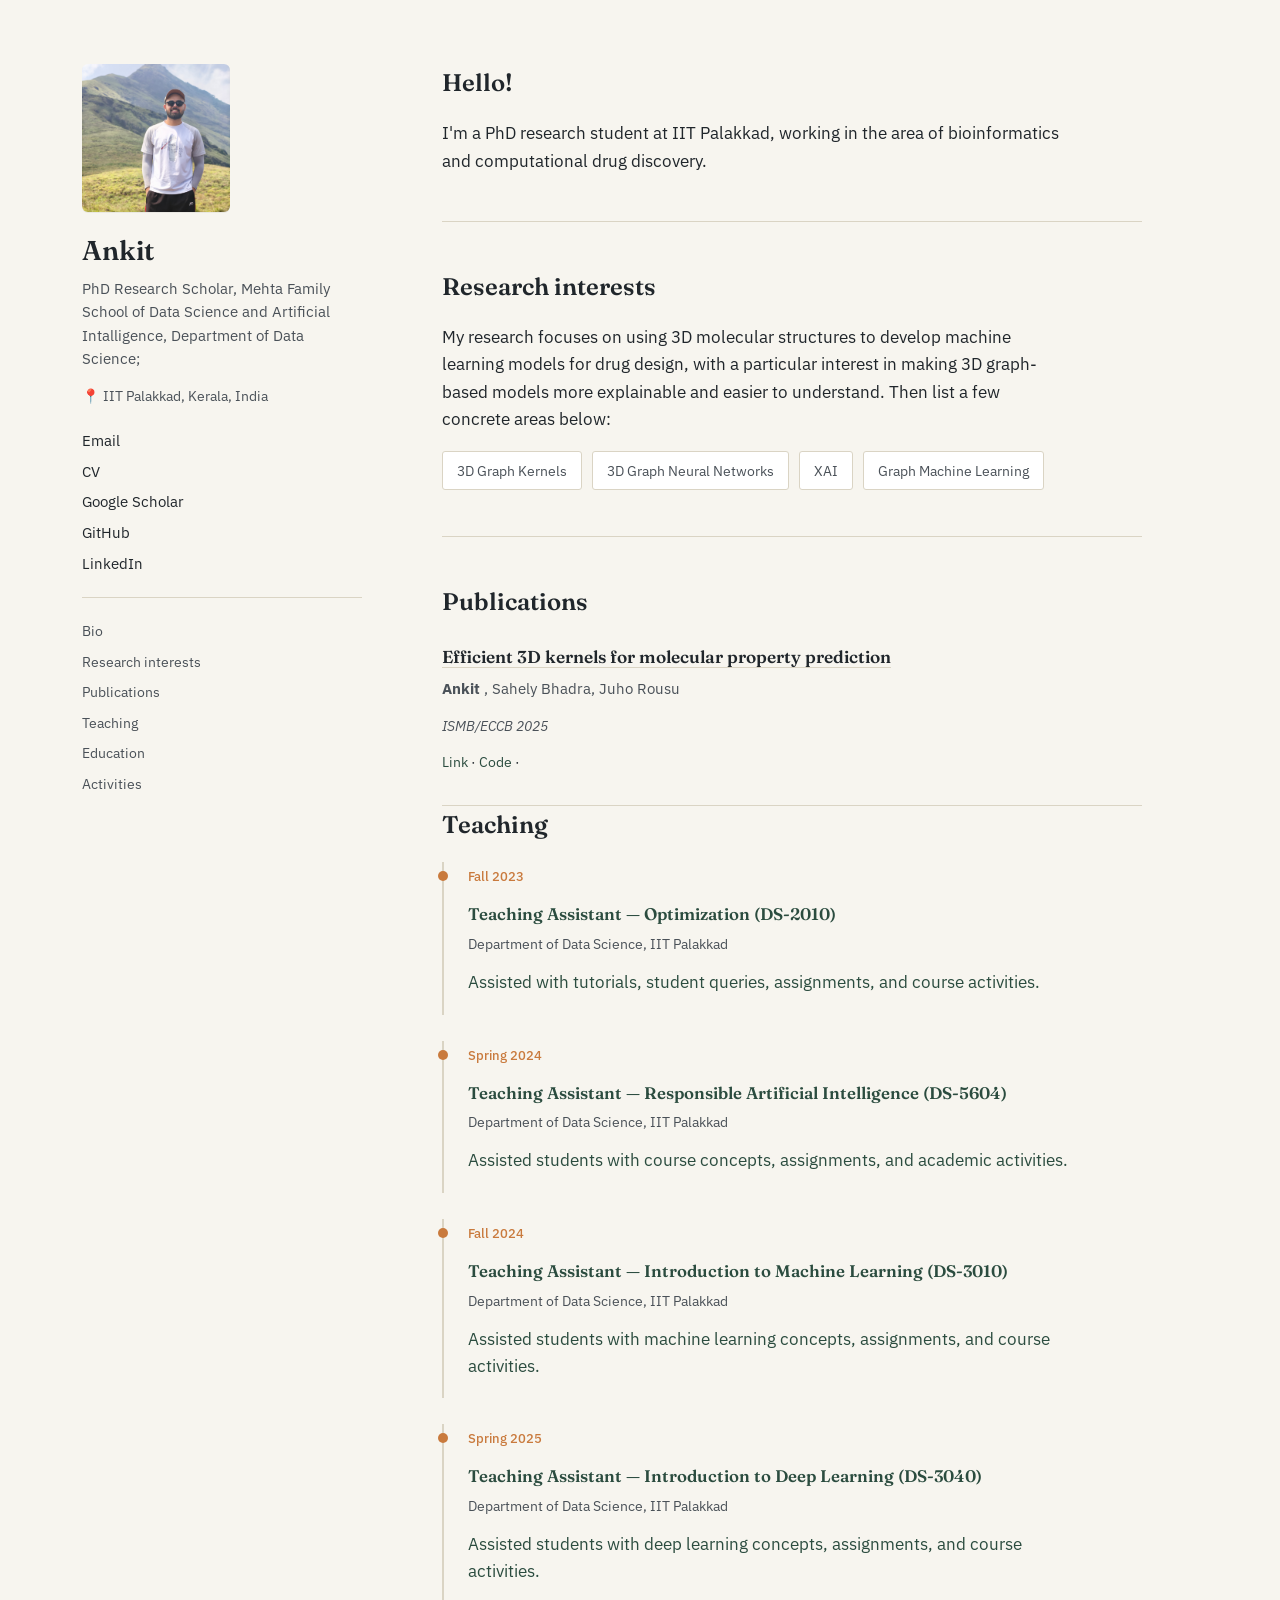
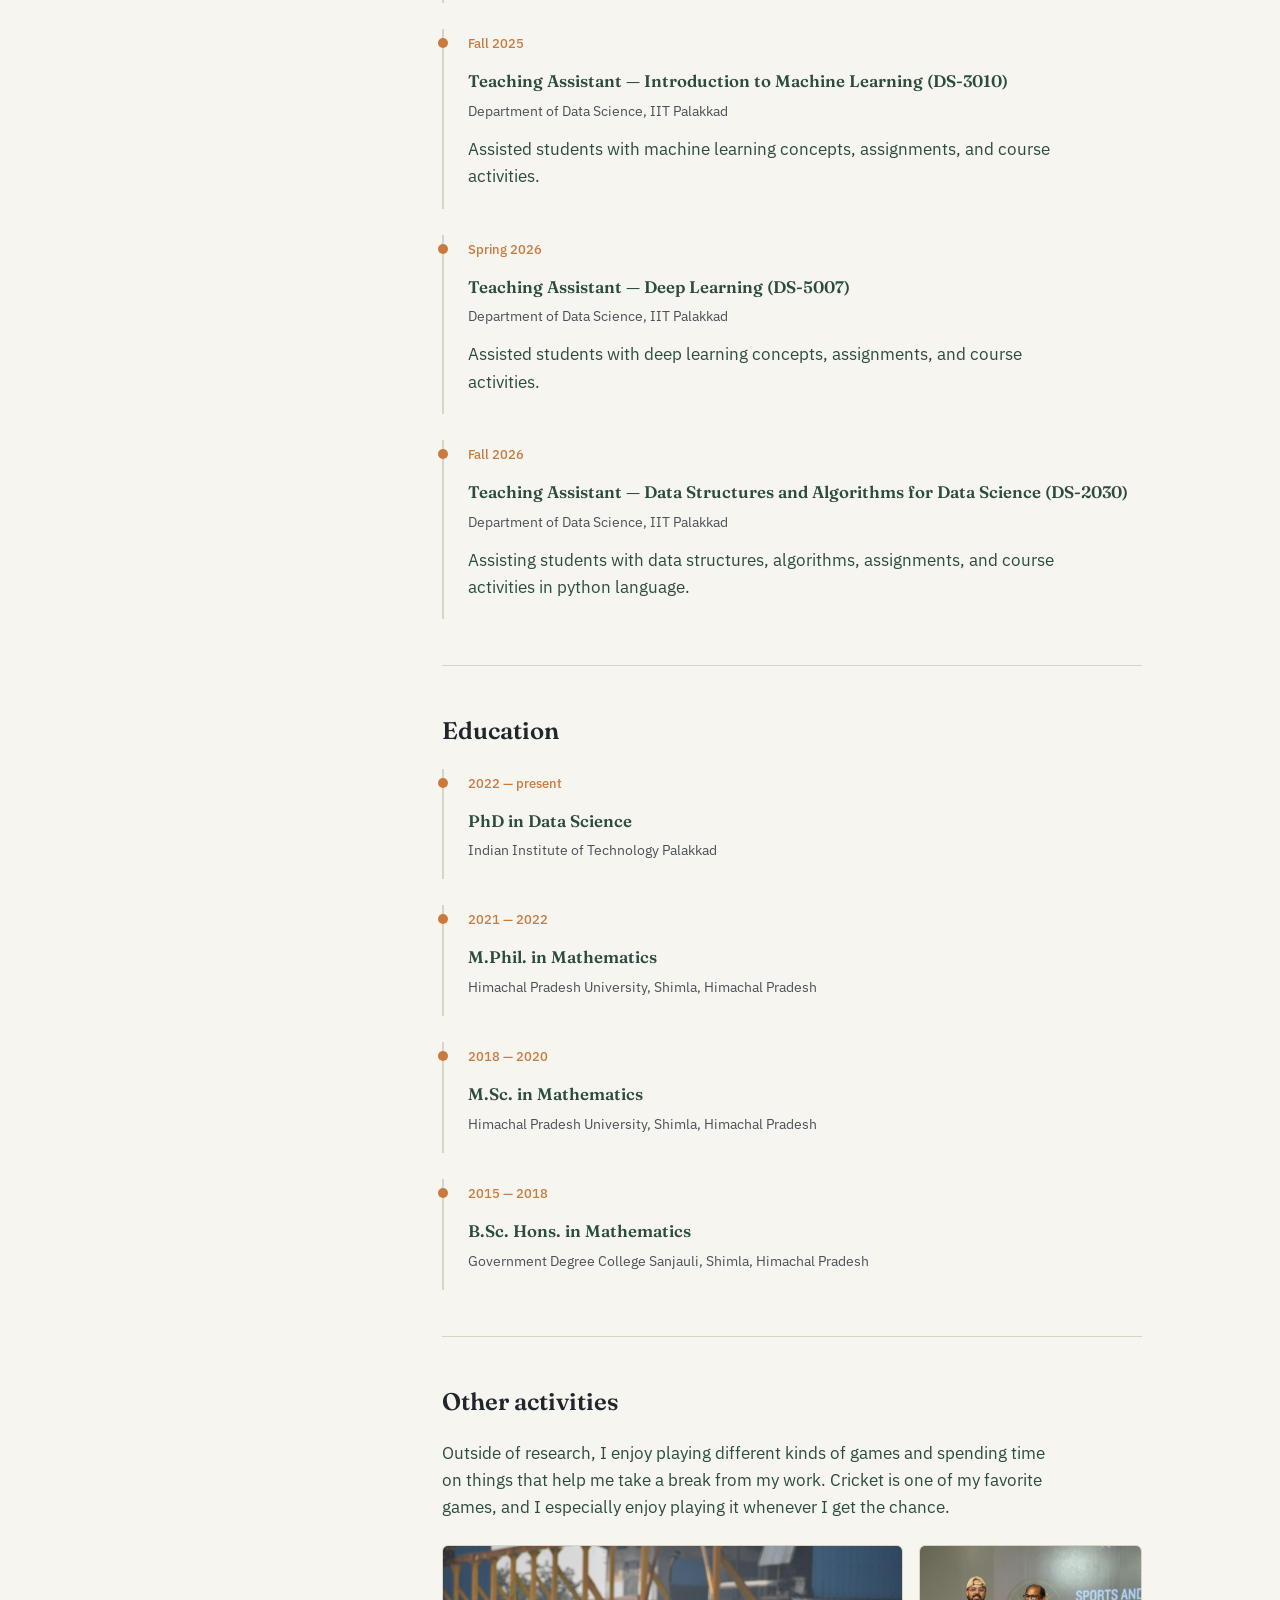
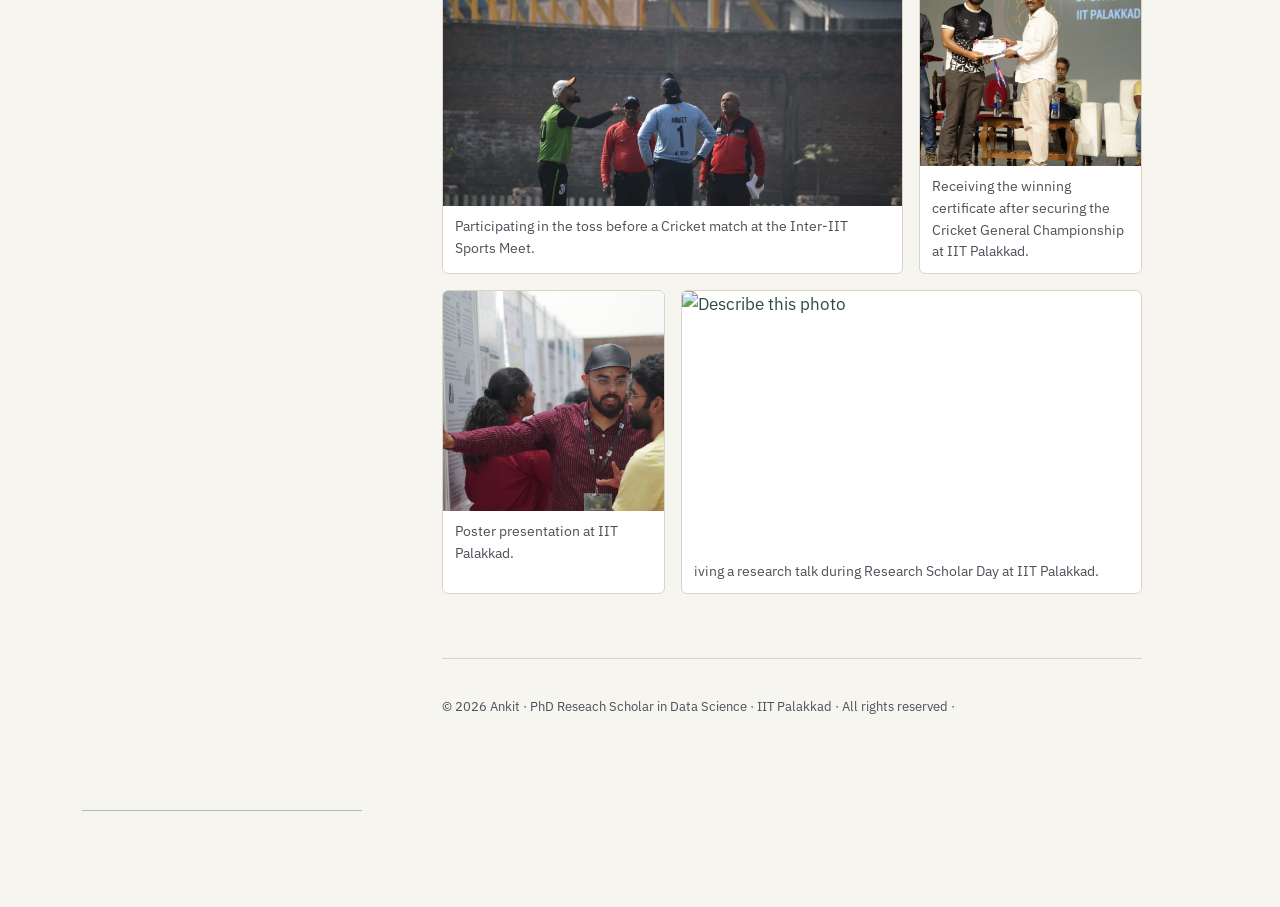
==== index.html @ 0f952719 "Update index.html" ====
<!DOCTYPE html>
<html lang="en">
<head>
<meta charset="UTF-8" />
<meta name="viewport" content="width=device-width, initial-scale=1.0" />
<title>Ankit — Personal Website</title>
<meta name="description" content="Personal academic website — bio, research interests, publications, teaching, and activities." />

<!-- Fonts -->
<link rel="preconnect" href="https://fonts.googleapis.com">
<link rel="preconnect" href="https://fonts.gstatic.com" crossorigin>
<link href="https://fonts.googleapis.com/css2?family=Fraunces:opsz,wght@9..144,400;9..144,500;9..144,600;9..144,700&family=IBM+Plex+Sans:wght@400;500;600&display=swap" rel="stylesheet">

<link rel="stylesheet" href="style.css" />
</head>
<body>

<div class="page">

  <!-- ===================== SIDEBAR ===================== -->
  <aside class="sidebar">
    <img class="portrait" src="Images/IMG20250414104531.jpg" alt="Portrait of Your Name" />
    <h1 class="name">Ankit</h1>
    <p class="role">PhD Research Scholar,  Mehta Family School of Data Science and Artificial Intalligence, Department of Data Science;</p>

    <p class="location">📍 IIT Palakkad, Kerala,  India</p>

    <nav class="links">
      <a href="142214001@smail.iitpkd.ac.in">Email</a>
      <a href="CV.pdf">CV</a>
      <a href="https://scholar.google.com/citations?user=SnmEbEMAAAAJ&hl=en/">Google Scholar</a>
      <a href="https://santaankit.github.io/Profile/">GitHub</a>
      <a href="https://www.linkedin.com/in/ankit-santa-909a9b238/">LinkedIn</a>
    </nav>

    <nav class="section-nav">
      <a href="#bio">Bio</a>
      <a href="#research">Research interests</a>
      <a href="#publications">Publications</a>
      <a href="#teaching">Teaching</a>
      <a href="#education">Education</a>
      <a href="#activities">Activities</a>
    </nav>
  </aside>

  <!-- ===================== MAIN CONTENT ===================== -->
  <main class="content">

    <!-- ---------- BIO ---------- -->
    <section id="bio" class="section">
    <h2>Hello!</h2>
    <p>
      I'm a PhD research student at IIT Palakkad, working in the area of bioinformatics and
      computational drug discovery. 
    </p>

    </section>

    <!-- ---------- RESEARCH INTERESTS ---------- -->
    <section id="research" class="section">
      <h2>Research interests</h2>
      <p>
        My research focuses on using 3D molecular structures to develop machine learning models for drug design, with a particular interest in making
      3D graph-based models more explainable and easier to understand. Then list a few concrete areas below:
      </p>
      <ul class="tag-list">
        <li>3D Graph Kernels</li>
        <li>3D Graph Neural Networks</li>
        <li>XAI</li>
        <li>Graph Machine Learning</li>
      </ul>
    </section>

    <!-- ---------- PUBLICATIONS ---------- -->
    <section id="publications" class="section">
      <h2>Publications</h2>

      <article class="pub">
        <h3 class="pub-title"><a href="#">Efficient 3D kernels for molecular property prediction</a></h3>
        <p class="pub-authors"><strong> Ankit </strong>, Sahely Bhadra, Juho Rousu</p>
        <p class="pub-venue">ISMB/ECCB 2025</p>
        <p class="pub-links">
          <a href="#">Link</a> · <a href="https://academic.oup.com/bioinformatics/article/41/Supplement_1/i58/8199352">Code</a> · <a href="https://github.com/SantaAnkit/Efficient-3D-kernels-for-molecular-property-prediction">
        </p>
      </article>
      
    </section>

    <!-- ---------- TEACHING ---------- -->
    <section id="teaching" class="section">
      <h2>Teaching</h2>
      <div class="timeline-item"> 
        <p class="timeline-meta">Fall 2023</p> 
        <h3 class="timeline-title">Teaching Assistant — Optimization (DS-2010)</h3> 
        <p class="timeline-org">Department of Data Science, IIT Palakkad</p> 
        <p>Assisted with tutorials, student queries, assignments, and course activities.</p> 
      </div> 
      
      <div class="timeline-item"> 
        <p class="timeline-meta">Spring 2024</p> 
        <h3 class="timeline-title">Teaching Assistant — Responsible Artificial Intelligence (DS-5604)</h3> 
        <p class="timeline-org">Department of Data Science, IIT Palakkad</p> 
        <p>Assisted students with course concepts, assignments, and academic activities.</p> 
      </div> 
      
      <div class="timeline-item"> 
        <p class="timeline-meta">Fall 2024</p> 
        <h3 class="timeline-title">Teaching Assistant — Introduction to Machine Learning (DS-3010)</h3> 
        <p class="timeline-org">Department of Data Science, IIT Palakkad</p> 
        <p>Assisted students with machine learning concepts, assignments, and course activities.</p> 
      </div> 
      
      <div class="timeline-item"> 
        <p class="timeline-meta">Spring 2025</p> 
        <h3 class="timeline-title">Teaching Assistant — Introduction to Deep Learning (DS-3040)</h3> 
        <p class="timeline-org">Department of Data Science, IIT Palakkad</p> 
        <p>Assisted students with deep learning concepts, assignments, and course activities.</p> 
      </div> 
      
      <div class="timeline-item"> 
        <p class="timeline-meta">Fall 2025</p> 
        <h3 class="timeline-title">Teaching Assistant — Introduction to Machine Learning (DS-3010)</h3> 
        <p class="timeline-org">Department of Data Science, IIT Palakkad</p> 
        <p>Assisted students with machine learning concepts, assignments, and course activities.</p> 
      </div> 
      
      <div class="timeline-item"> 
        <p class="timeline-meta">Spring 2026</p> 
        <h3 class="timeline-title">Teaching Assistant — Deep Learning (DS-5007)</h3> 
        <p class="timeline-org">Department of Data Science, IIT Palakkad</p> 
        <p>Assisted students with deep learning concepts, assignments, and course activities.</p> 
      </div> 
      
      <div class="timeline-item"> <p class="timeline-meta">Fall 2026</p> 
        <h3 class="timeline-title">Teaching Assistant — Data Structures and Algorithms for Data Science (DS-2030)</h3> 
        <p class="timeline-org">Department of Data Science, IIT Palakkad</p> 
        <p>Assisting students with data structures, algorithms, assignments, and course activities in python language.</p> 
      </div>

    </section>

    <!-- ---------- EDUCATION ---------- -->
    <section id="education" class="section">
      <h2>Education</h2>

      <div class="timeline-item">
        <p class="timeline-meta">2022 — present</p>
        <h3 class="timeline-title">PhD in Data Science</h3>
        <p class="timeline-org">Indian Institute of Technology Palakkad</p>
      </div>
      
      <div class="timeline-item">
        <p class="timeline-meta">2021 — 2022</p>
        <h3 class="timeline-title">M.Phil. in Mathematics</h3>
        <p class="timeline-org">Himachal Pradesh University, Shimla, Himachal Pradesh</p>
      </div>
      
      <div class="timeline-item">
        <p class="timeline-meta">2018 — 2020</p>
        <h3 class="timeline-title">M.Sc. in Mathematics</h3>
        <p class="timeline-org">Himachal Pradesh University, Shimla, Himachal Pradesh</p>
      </div>
      
      <div class="timeline-item">
        <p class="timeline-meta">2015 — 2018</p>
        <h3 class="timeline-title">B.Sc. Hons. in Mathematics</h3>
        <p class="timeline-org">Government Degree College Sanjauli, Shimla, Himachal Pradesh</p>
      </div>
    </section>

    <!-- ---------- OTHER ACTIVITIES (with photos) ---------- -->
    <section id="activities" class="section">
      <h2>Other activities</h2>
      <p>
      Outside of research, I enjoy playing different kinds of games and spending time on
      things that help me take a break from my work. Cricket is one of my favorite games,
      and I especially enjoy playing it whenever I get the chance.
      </p>

      <div class="gallery">
        <figure class="gallery-item span-2">
          <img src="Images/DSC_0105.jpg" alt="Describe this photo" />
          <figcaption>Participating in the toss before a Cricket match at the Inter-IIT Sports Meet.</figcaption>
        </figure>
        <figure class="gallery-item">
          <img src="Images/IMG_20260429_122300 (1).jpg" alt="Describe this photo" />
          <figcaption>Receiving the winning certificate after securing the Cricket General Championship at IIT Palakkad.</figcaption>
        </figure>
        <figure class="gallery-item">
          <img src="Images/IMG_0455.JPG" alt="Describe this photo" />
          <figcaption>Poster presentation at IIT Palakkad.</figcaption>
        </figure>
        <figure class="gallery-item span-2">
          <img src="Images/_SON8055.JPG.jpg" alt="Describe this photo" />
          <figcaption>iving a research talk during Research Scholar Day at IIT Palakkad.</figcaption>
        </figure>
      </div>
    </section>

    <footer class="footer">
      <p>© <span id="year"></span> Ankit · PhD Reseach Scholar in Data Science · IIT Palakkad · All rights reserved ·</p>
    </footer>

  </main>
</div>

<script>
  document.getElementById('year').textContent = new Date().getFullYear();
</script>
</body>
</html>
---- style.css ----
:root {
  --bg: #f7f5ef;
  --ink: #20262b;
  --ink-soft: #4a5158;
  --forest: #2b4c3f;
  --ochre: #c97a3d;
  --line: #dad4c4;
  --card-bg: #ffffff;

  --serif: "Fraunces", "Iowan Old Style", Georgia, serif;
  --sans: "IBM Plex Sans", -apple-system, BlinkMacSystemFont, "Segoe UI", sans-serif;
}

* { box-sizing: border-box; }

html {
  scroll-behavior: smooth;
}

body {
  margin: 0;
  background: var(--bg);
  color: var(--ink);
  font-family: var(--sans);
  font-size: 17px;
  line-height: 1.6;
  -webkit-font-smoothing: antialiased;
}

a {
  color: var(--forest);
  text-decoration: none;
  border-bottom: 1px solid rgba(43, 76, 63, 0.35);
  transition: border-color 0.15s ease, color 0.15s ease;
}
a:hover, a:focus-visible {
  border-color: var(--forest);
  color: var(--ochre);
}
a:focus-visible {
  outline: 2px solid var(--ochre);
  outline-offset: 2px;
  border-radius: 2px;
}

/* ===================== LAYOUT ===================== */

.page {
  max-width: 1180px;
  margin: 0 auto;
  padding: 64px 32px 96px;
  display: grid;
  grid-template-columns: 280px minmax(0, 700px);
  gap: 80px;
  align-items: start;
}

.sidebar {
  position: sticky;
  top: 56px;
}

.content {
  min-width: 0;
}

/* ===================== SIDEBAR ===================== */

.portrait {
  width: 148px;
  height: 148px;
  border-radius: 6px;
  object-fit: cover;
  display: block;
  margin-bottom: 22px;
  box-shadow: 0 1px 0 rgba(32,38,43,0.06);
}

.name {
  font-family: var(--serif);
  font-optical-sizing: auto;
  font-weight: 600;
  font-size: 1.7rem;
  line-height: 1.2;
  margin: 0 0 10px;
}

.role {
  font-size: 0.92rem;
  color: var(--ink-soft);
  margin: 0 0 14px;
}

.location {
  font-size: 0.88rem;
  color: var(--ink-soft);
  margin: 0 0 22px;
}

.links {
  display: flex;
  flex-direction: column;
  gap: 7px;
  padding-bottom: 22px;
  margin-bottom: 22px;
  border-bottom: 1px solid var(--line);
}
.links a {
  font-size: 0.92rem;
  border-bottom: none;
  color: var(--ink);
  width: fit-content;
}
.links a:hover { color: var(--ochre); }

.section-nav {
  display: flex;
  flex-direction: column;
  gap: 8px;
}
.section-nav a {
  font-size: 0.88rem;
  color: var(--ink-soft);
  border-bottom: none;
  width: fit-content;
}
.section-nav a:hover { color: var(--forest); }

/* ===================== CONTENT SECTIONS ===================== */

.section {
  padding-top: 46px;
  margin-top: 46px;
  border-top: 1px solid var(--line);
  scroll-margin-top: 32px;
}
.section:first-of-type {
  padding-top: 0;
  margin-top: 0;
  border-top: none;
}

h2 {
  font-family: var(--serif);
  font-optical-sizing: auto;
  font-weight: 600;
  font-size: 1.5rem;
  margin: 0 0 18px;
  color: var(--ink);
}

.section p { margin: 0 0 14px; max-width: 62ch; }

.tag-list {
  list-style: none;
  margin: 18px 0 0;
  padding: 0;
  display: flex;
  flex-wrap: wrap;
  gap: 10px;
}
.tag-list li {
  font-size: 0.9rem;
  border: 1px solid var(--line);
  background: var(--card-bg);
  padding: 7px 14px;
  border-radius: 3px;
  color: var(--ink-soft);
}

/* ===================== PUBLICATIONS ===================== */

.pub {
  padding: 18px 0;
  border-bottom: 1px solid var(--line);
}
.pub:first-of-type { padding-top: 4px; }

.pub-title {
  font-family: var(--serif);
  font-weight: 600;
  font-size: 1.08rem;
  margin: 0 0 6px;
}
.pub-title a {
  color: var(--ink);
  border-bottom: 1px solid var(--line);
}
.pub-title a:hover { color: var(--forest); border-color: var(--forest); }

.pub-authors {
  margin: 0 0 3px;
  font-size: 0.92rem;
  color: var(--ink-soft);
}
.pub-venue {
  margin: 0 0 6px;
  font-size: 0.88rem;
  color: var(--ink-soft);
  font-style: italic;
}
.pub-links {
  margin: 0;
  font-size: 0.86rem;
}
.pub-links a { border-bottom: none; }

.hint {
  font-size: 0.84rem;
  color: var(--ink-soft);
  margin-top: 14px !important;
}
.hint code {
  background: var(--card-bg);
  border: 1px solid var(--line);
  padding: 1px 5px;
  border-radius: 3px;
  font-size: 0.82rem;
}

/* ===================== TIMELINE (Teaching / Education) ===================== */

.timeline-item {
  position: relative;
  padding: 4px 0 4px 24px;
  margin-bottom: 26px;
  border-left: 2px solid var(--line);
}
.timeline-item::before {
  content: "";
  position: absolute;
  left: -6px;
  top: 9px;
  width: 10px;
  height: 10px;
  border-radius: 50%;
  background: var(--ochre);
}
.timeline-item:last-child { margin-bottom: 0; }

.timeline-meta {
  margin: 0 0 4px;
  font-size: 0.82rem;
  color: var(--ochre);
  font-weight: 500;
}
.timeline-title {
  font-family: var(--serif);
  font-weight: 600;
  font-size: 1.05rem;
  margin: 0 0 4px;
}
.timeline-org {
  margin: 0 0 8px;
  font-size: 0.9rem;
  color: var(--ink-soft);
}

/* ===================== ACTIVITIES GALLERY ===================== */

.gallery {
  display: grid;
  grid-template-columns: repeat(3, 1fr);
  gap: 16px;
  margin-top: 24px;
}

.gallery-item {
  margin: 0;
  border-radius: 6px;
  overflow: hidden;
  background: var(--card-bg);
  border: 1px solid var(--line);
}
.gallery-item.span-2 {
  grid-column: span 2;
}
.gallery-item img {
  width: 100%;
  height: 220px;
  object-fit: cover;
  display: block;
}
.gallery-item.span-2 img {
  height: 260px;
}
.gallery-item figcaption {
  padding: 10px 12px;
  font-size: 0.85rem;
  color: var(--ink-soft);
}

/* ===================== FOOTER ===================== */

.footer {
  margin-top: 64px;
  padding-top: 24px;
  border-top: 1px solid var(--line);
  font-size: 0.82rem;
  color: var(--ink-soft);
}

/* ===================== RESPONSIVE ===================== */

@media (max-width: 860px) {
  .page {
    grid-template-columns: 1fr;
    gap: 40px;
    padding: 40px 20px 64px;
  }
  .sidebar {
    position: static;
    display: flex;
    flex-direction: column;
  }
  .portrait { width: 96px; height: 96px; }
  .links, .section-nav {
    flex-direction: row;
    flex-wrap: wrap;
    gap: 14px;
  }
  .links { border-bottom: none; padding-bottom: 0; margin-bottom: 8px; }
  .gallery { grid-template-columns: repeat(2, 1fr); }
  .gallery-item.span-2 { grid-column: span 2; }
}

@media (max-width: 480px) {
  .gallery { grid-template-columns: 1fr; }
  .gallery-item.span-2 { grid-column: span 1; }
}

/* ===================== REDUCED MOTION ===================== */

@media (prefers-reduced-motion: reduce) {
  html { scroll-behavior: auto; }
  a { transition: none; }
}
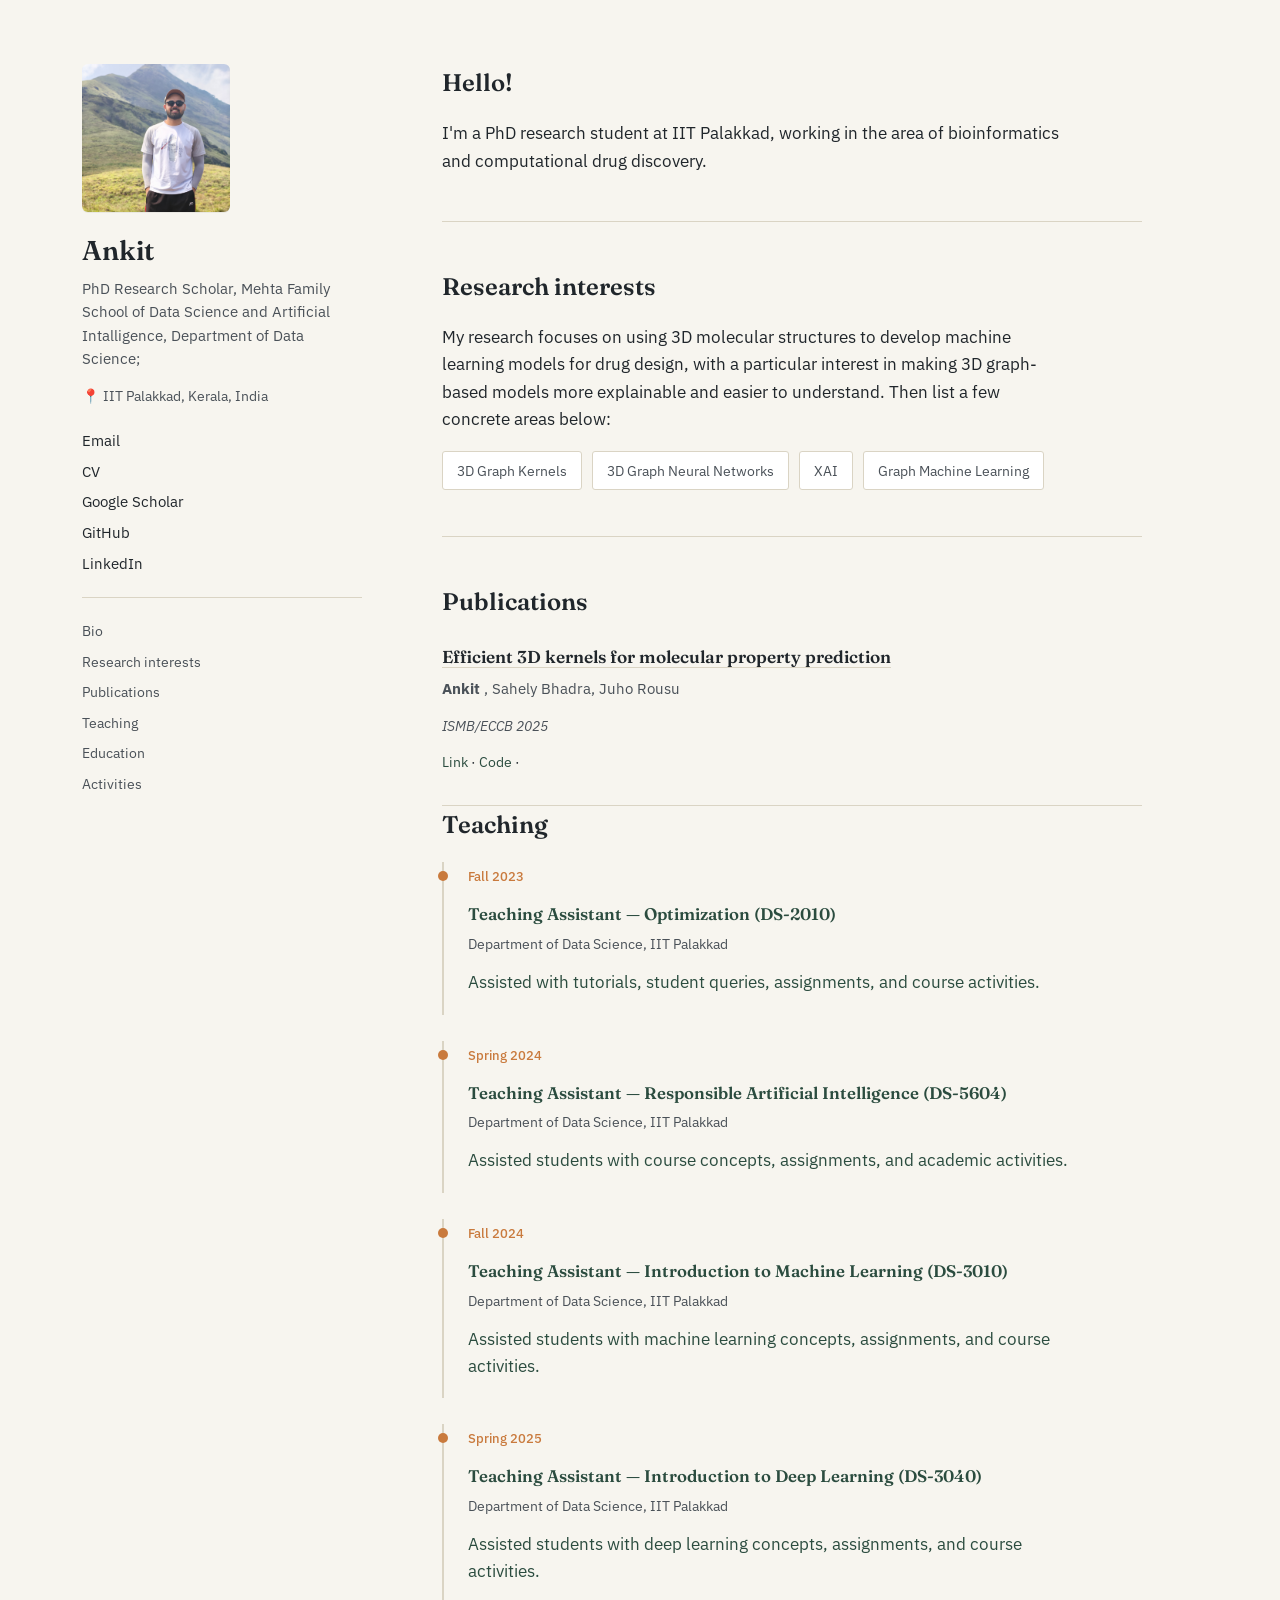
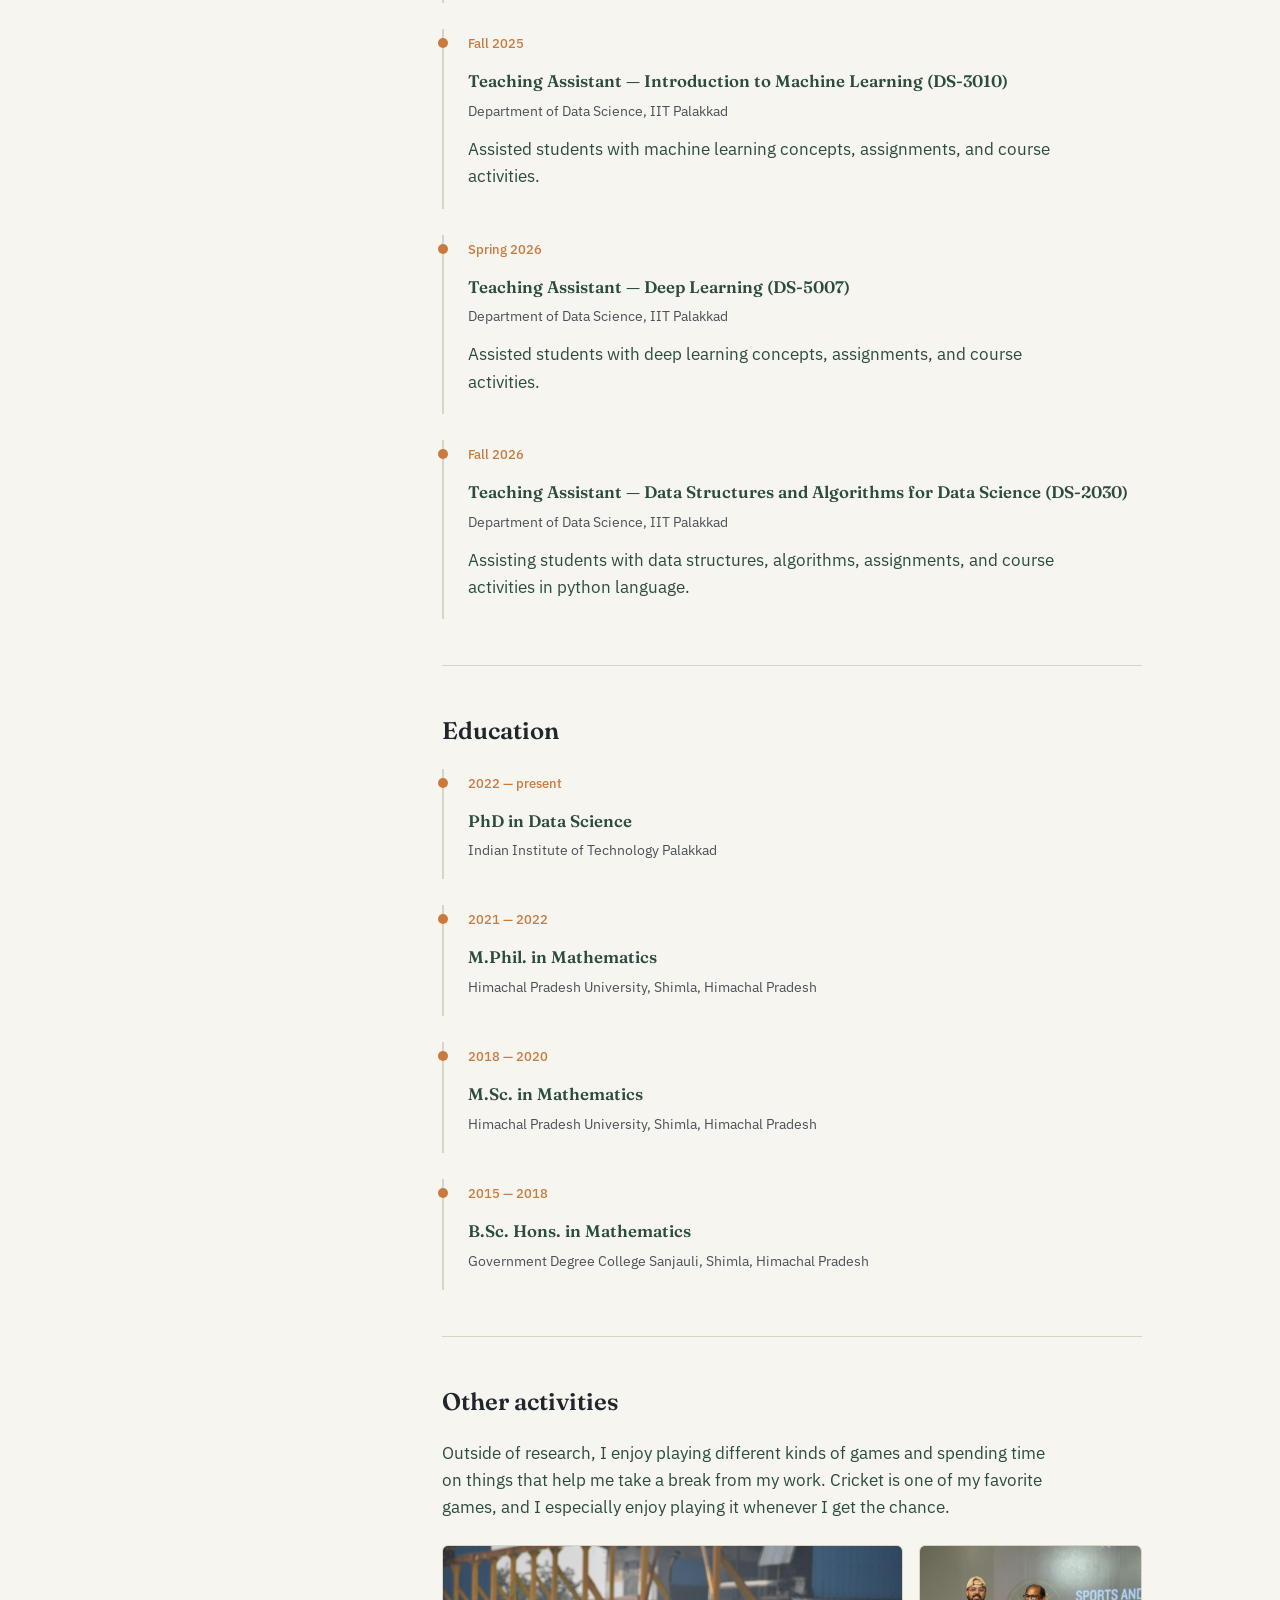
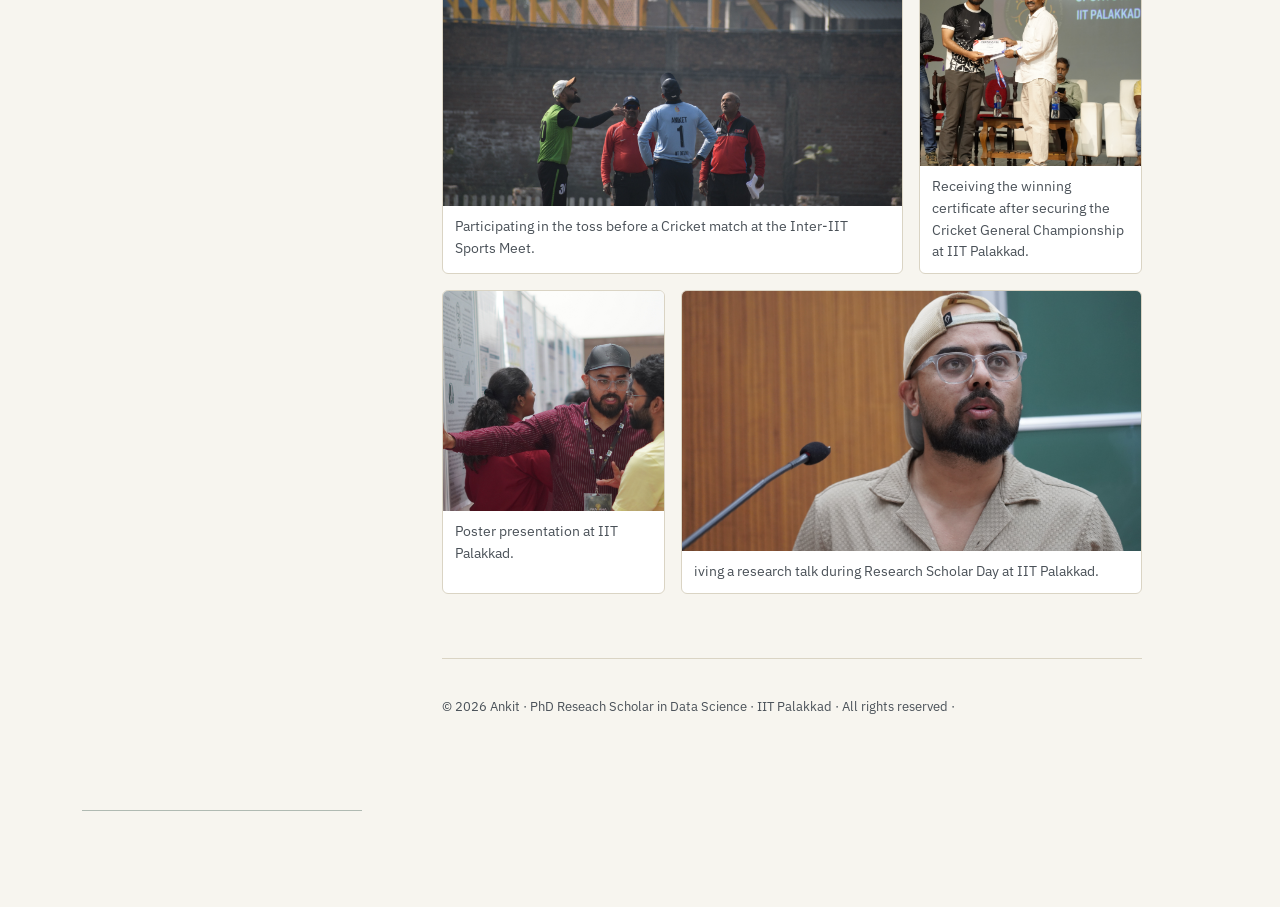
==== commit 251fe015: "Update index.html" ====
--- a/index.html
+++ b/index.html
@@ -191,7 +191,7 @@
           <figcaption>Poster presentation at IIT Palakkad.</figcaption>
         </figure>
         <figure class="gallery-item span-2">
-          <img src="Images/_SON8055.JPG.jpg" alt="Describe this photo" />
+          <img src="Images/_SON8055.JPG" alt="Describe this photo" />
           <figcaption>iving a research talk during Research Scholar Day at IIT Palakkad.</figcaption>
         </figure>
       </div>
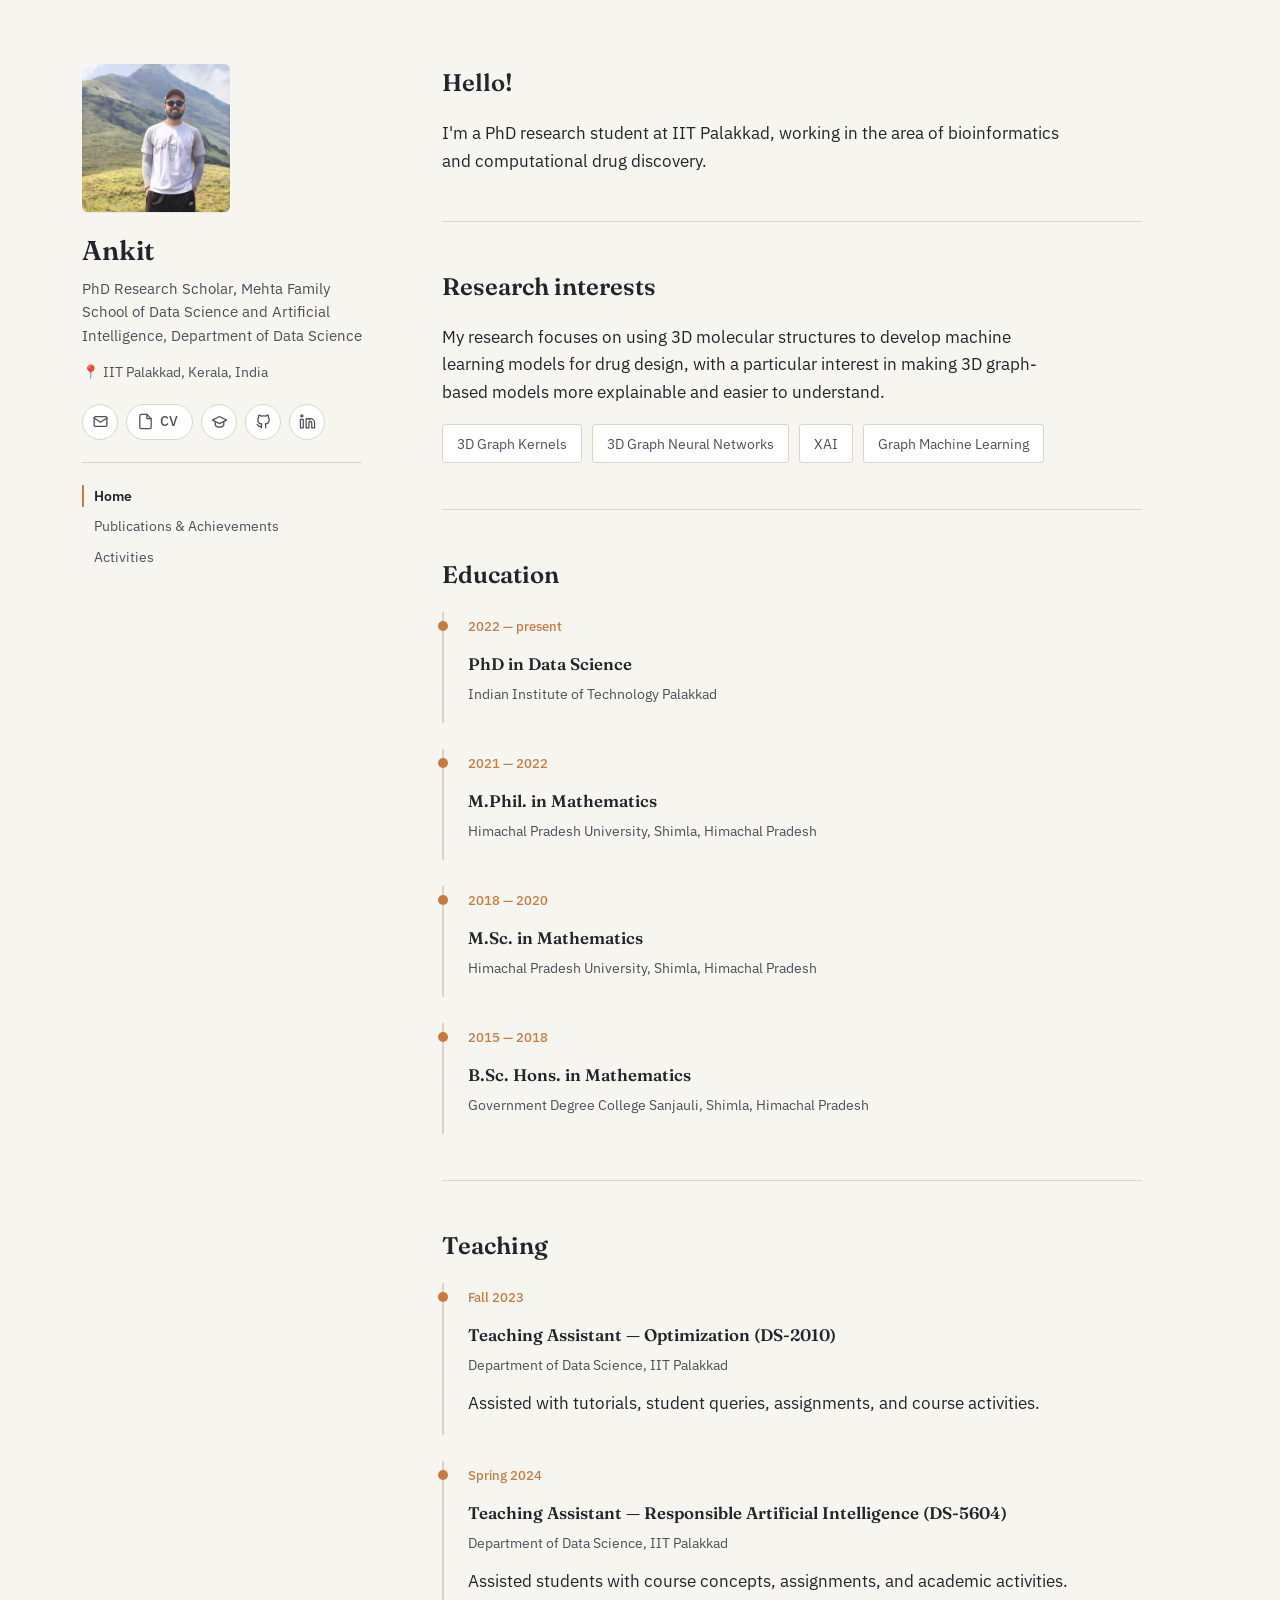
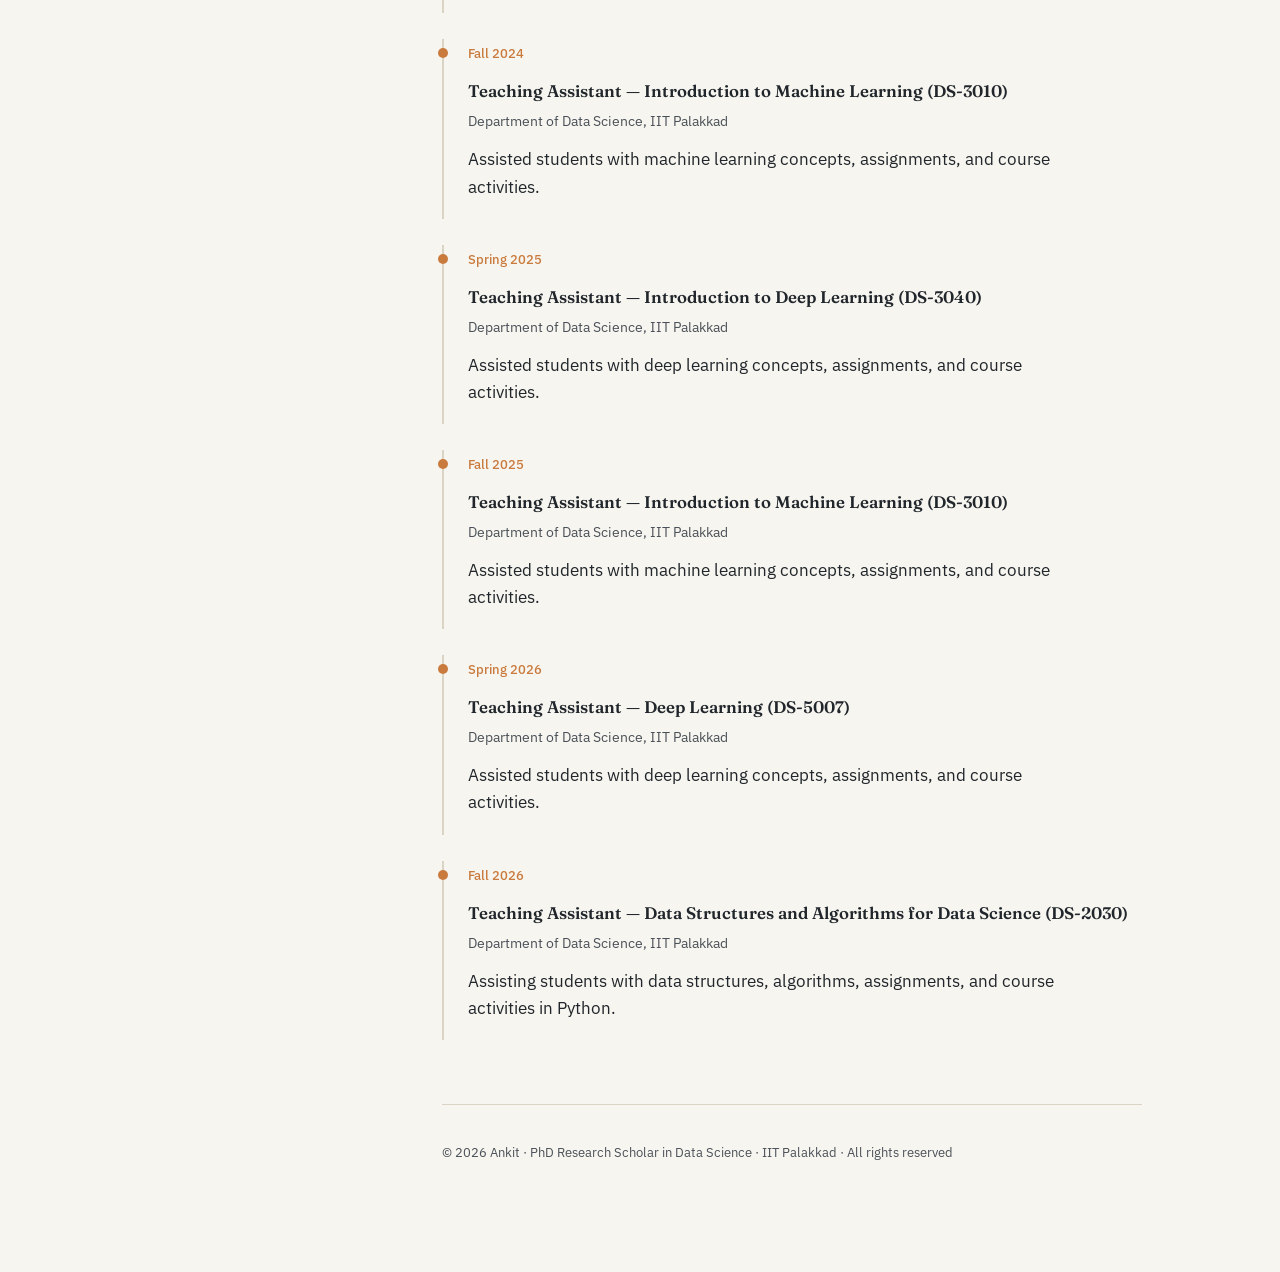
==== commit cf04bb25: "Add files via upload" ====
--- a/index.html
+++ b/index.html
@@ -3,65 +3,51 @@
 <head>
 <meta charset="UTF-8" />
 <meta name="viewport" content="width=device-width, initial-scale=1.0" />
-<title>Ankit — Personal Website</title>
-<meta name="description" content="Personal academic website — bio, research interests, publications, teaching, and activities." />
+<title>Ankit — Home</title>
+<meta name="description" content="Ankit — PhD Research Scholar, Data Science, IIT Palakkad. Home." />
 
-<!-- Fonts -->
 <link rel="preconnect" href="https://fonts.googleapis.com">
 <link rel="preconnect" href="https://fonts.gstatic.com" crossorigin>
 <link href="https://fonts.googleapis.com/css2?family=Fraunces:opsz,wght@9..144,400;9..144,500;9..144,600;9..144,700&family=IBM+Plex+Sans:wght@400;500;600&display=swap" rel="stylesheet">
-
 <link rel="stylesheet" href="style.css" />
 </head>
 <body>
+<div class="page">
+  <aside class="sidebar">
+    <img class="portrait" src="Images/IMG20250414104531.jpg" alt="Portrait of Ankit" />
+    <h1 class="name">Ankit</h1>
+    <p class="role">PhD Research Scholar, Mehta Family School of Data Science and Artificial Intelligence, Department of Data Science</p>
+    <p class="location">📍 IIT Palakkad, Kerala, India</p>
 
-<div class="page">
-
-  <!-- ===================== SIDEBAR ===================== -->
-  <aside class="sidebar">
-    <img class="portrait" src="Images/IMG20250414104531.jpg" alt="Portrait of Your Name" />
-    <h1 class="name">Ankit</h1>
-    <p class="role">PhD Research Scholar,  Mehta Family School of Data Science and Artificial Intalligence, Department of Data Science;</p>
-
-    <p class="location">📍 IIT Palakkad, Kerala,  India</p>
-
-    <nav class="links">
-      <a href="142214001@smail.iitpkd.ac.in">Email</a>
-      <a href="CV.pdf">CV</a>
-      <a href="https://scholar.google.com/citations?user=SnmEbEMAAAAJ&hl=en/">Google Scholar</a>
-      <a href="https://santaankit.github.io/Profile/">GitHub</a>
-      <a href="https://www.linkedin.com/in/ankit-santa-909a9b238/">LinkedIn</a>
-    </nav>
+    <div class="social-icons">
+      <a class="icon-btn" href="mailto:142214001@smail.iitpkd.ac.in" aria-label="Email" title="Email"><svg viewBox="0 0 24 24" fill="none" stroke="currentColor" stroke-width="1.8" stroke-linecap="round" stroke-linejoin="round"><rect x="3" y="5" width="18" height="14" rx="2"/><path d="m3 7 9 6 9-6"/></svg></a>
+      <a class="icon-btn icon-btn-label" href="CV.pdf" aria-label="CV" title="CV"><svg viewBox="0 0 24 24" fill="none" stroke="currentColor" stroke-width="1.8" stroke-linecap="round" stroke-linejoin="round"><path d="M14 2H6a2 2 0 0 0-2 2v16a2 2 0 0 0 2 2h12a2 2 0 0 0 2-2V8Z"/><path d="M14 2v6h6"/></svg><span>CV</span></a>
+      <a class="icon-btn" href="https://scholar.google.com/citations?user=SnmEbEMAAAAJ&hl=en" target="_blank" rel="noopener" aria-label="Google Scholar" title="Google Scholar"><svg viewBox="0 0 24 24" fill="none" stroke="currentColor" stroke-width="1.8" stroke-linecap="round" stroke-linejoin="round"><path d="M22 10 12 5 2 10l10 5 10-5Z"/><path d="M6 12v5c0 1.1 2.7 3 6 3s6-1.9 6-3v-5"/></svg></a>
+      <a class="icon-btn" href="https://github.com/santaankit" target="_blank" rel="noopener" aria-label="GitHub" title="GitHub"><svg viewBox="0 0 24 24" fill="none" stroke="currentColor" stroke-width="1.8" stroke-linecap="round" stroke-linejoin="round"><path d="M9 19c-4.3 1.4-4.3-2.5-6-3m12 5v-3.5c0-1 .1-1.4-.5-2 2.8-.3 5.5-1.4 5.5-6a4.6 4.6 0 0 0-1.3-3.2 4.2 4.2 0 0 0-.1-3.2s-1.1-.3-3.5 1.3a12.3 12.3 0 0 0-6.2 0C6.5 2.8 5.4 3.1 5.4 3.1a4.2 4.2 0 0 0-.1 3.2A4.6 4.6 0 0 0 4 9.5c0 4.6 2.7 5.7 5.5 6-.6.6-.6 1.2-.5 2V21"/></svg></a>
+      <a class="icon-btn" href="https://www.linkedin.com/in/ankit-santa-909a9b238/" target="_blank" rel="noopener" aria-label="LinkedIn" title="LinkedIn"><svg viewBox="0 0 24 24" fill="none" stroke="currentColor" stroke-width="1.8" stroke-linecap="round" stroke-linejoin="round"><path d="M16 8a6 6 0 0 1 6 6v7h-4v-7a2 2 0 0 0-4 0v7h-4V8h4v1.5A6 6 0 0 1 16 8Z"/><rect x="2" y="9" width="4" height="12"/><circle cx="4" cy="4" r="1.5"/></svg></a>
+    </div>
 
     <nav class="section-nav">
-      <a href="#bio">Bio</a>
-      <a href="#research">Research interests</a>
-      <a href="#publications">Publications</a>
-      <a href="#teaching">Teaching</a>
-      <a href="#education">Education</a>
-      <a href="#activities">Activities</a>
+      <a href="index.html" class="active">Home</a>
+      <a href="publications.html">Publications & Achievements</a>
+      <a href="activities.html">Activities</a>
     </nav>
   </aside>
-
-  <!-- ===================== MAIN CONTENT ===================== -->
   <main class="content">
-
-    <!-- ---------- BIO ---------- -->
-    <section id="bio" class="section">
-    <h2>Hello!</h2>
-    <p>
-      I'm a PhD research student at IIT Palakkad, working in the area of bioinformatics and
-      computational drug discovery. 
-    </p>
-
+    <section id="bio" class="section first">
+      <h2>Hello!</h2>
+      <p>
+        I'm a PhD research student at IIT Palakkad, working in the area of bioinformatics and
+        computational drug discovery.
+      </p>
     </section>
 
-    <!-- ---------- RESEARCH INTERESTS ---------- -->
     <section id="research" class="section">
       <h2>Research interests</h2>
       <p>
-        My research focuses on using 3D molecular structures to develop machine learning models for drug design, with a particular interest in making
-      3D graph-based models more explainable and easier to understand. Then list a few concrete areas below:
+        My research focuses on using 3D molecular structures to develop machine learning models
+        for drug design, with a particular interest in making 3D graph-based models more
+        explainable and easier to understand.
       </p>
       <ul class="tag-list">
         <li>3D Graph Kernels</li>
@@ -71,96 +57,26 @@
       </ul>
     </section>
 
-    <!-- ---------- PUBLICATIONS ---------- -->
-    <section id="publications" class="section">
-      <h2>Publications</h2>
-
-      <article class="pub">
-        <h3 class="pub-title"><a href="#">Efficient 3D kernels for molecular property prediction</a></h3>
-        <p class="pub-authors"><strong> Ankit </strong>, Sahely Bhadra, Juho Rousu</p>
-        <p class="pub-venue">ISMB/ECCB 2025</p>
-        <p class="pub-links">
-          <a href="#">Link</a> · <a href="https://academic.oup.com/bioinformatics/article/41/Supplement_1/i58/8199352">Code</a> · <a href="https://github.com/SantaAnkit/Efficient-3D-kernels-for-molecular-property-prediction">
-        </p>
-      </article>
-      
-    </section>
-
-    <!-- ---------- TEACHING ---------- -->
-    <section id="teaching" class="section">
-      <h2>Teaching</h2>
-      <div class="timeline-item"> 
-        <p class="timeline-meta">Fall 2023</p> 
-        <h3 class="timeline-title">Teaching Assistant — Optimization (DS-2010)</h3> 
-        <p class="timeline-org">Department of Data Science, IIT Palakkad</p> 
-        <p>Assisted with tutorials, student queries, assignments, and course activities.</p> 
-      </div> 
-      
-      <div class="timeline-item"> 
-        <p class="timeline-meta">Spring 2024</p> 
-        <h3 class="timeline-title">Teaching Assistant — Responsible Artificial Intelligence (DS-5604)</h3> 
-        <p class="timeline-org">Department of Data Science, IIT Palakkad</p> 
-        <p>Assisted students with course concepts, assignments, and academic activities.</p> 
-      </div> 
-      
-      <div class="timeline-item"> 
-        <p class="timeline-meta">Fall 2024</p> 
-        <h3 class="timeline-title">Teaching Assistant — Introduction to Machine Learning (DS-3010)</h3> 
-        <p class="timeline-org">Department of Data Science, IIT Palakkad</p> 
-        <p>Assisted students with machine learning concepts, assignments, and course activities.</p> 
-      </div> 
-      
-      <div class="timeline-item"> 
-        <p class="timeline-meta">Spring 2025</p> 
-        <h3 class="timeline-title">Teaching Assistant — Introduction to Deep Learning (DS-3040)</h3> 
-        <p class="timeline-org">Department of Data Science, IIT Palakkad</p> 
-        <p>Assisted students with deep learning concepts, assignments, and course activities.</p> 
-      </div> 
-      
-      <div class="timeline-item"> 
-        <p class="timeline-meta">Fall 2025</p> 
-        <h3 class="timeline-title">Teaching Assistant — Introduction to Machine Learning (DS-3010)</h3> 
-        <p class="timeline-org">Department of Data Science, IIT Palakkad</p> 
-        <p>Assisted students with machine learning concepts, assignments, and course activities.</p> 
-      </div> 
-      
-      <div class="timeline-item"> 
-        <p class="timeline-meta">Spring 2026</p> 
-        <h3 class="timeline-title">Teaching Assistant — Deep Learning (DS-5007)</h3> 
-        <p class="timeline-org">Department of Data Science, IIT Palakkad</p> 
-        <p>Assisted students with deep learning concepts, assignments, and course activities.</p> 
-      </div> 
-      
-      <div class="timeline-item"> <p class="timeline-meta">Fall 2026</p> 
-        <h3 class="timeline-title">Teaching Assistant — Data Structures and Algorithms for Data Science (DS-2030)</h3> 
-        <p class="timeline-org">Department of Data Science, IIT Palakkad</p> 
-        <p>Assisting students with data structures, algorithms, assignments, and course activities in python language.</p> 
-      </div>
-
-    </section>
-
-    <!-- ---------- EDUCATION ---------- -->
     <section id="education" class="section">
       <h2>Education</h2>
-
       <div class="timeline-item">
         <p class="timeline-meta">2022 — present</p>
         <h3 class="timeline-title">PhD in Data Science</h3>
         <p class="timeline-org">Indian Institute of Technology Palakkad</p>
       </div>
-      
+
       <div class="timeline-item">
         <p class="timeline-meta">2021 — 2022</p>
         <h3 class="timeline-title">M.Phil. in Mathematics</h3>
         <p class="timeline-org">Himachal Pradesh University, Shimla, Himachal Pradesh</p>
       </div>
-      
+
       <div class="timeline-item">
         <p class="timeline-meta">2018 — 2020</p>
         <h3 class="timeline-title">M.Sc. in Mathematics</h3>
         <p class="timeline-org">Himachal Pradesh University, Shimla, Himachal Pradesh</p>
       </div>
-      
+
       <div class="timeline-item">
         <p class="timeline-meta">2015 — 2018</p>
         <h3 class="timeline-title">B.Sc. Hons. in Mathematics</h3>
@@ -168,44 +84,62 @@
       </div>
     </section>
 
-    <!-- ---------- OTHER ACTIVITIES (with photos) ---------- -->
-    <section id="activities" class="section">
-      <h2>Other activities</h2>
-      <p>
-      Outside of research, I enjoy playing different kinds of games and spending time on
-      things that help me take a break from my work. Cricket is one of my favorite games,
-      and I especially enjoy playing it whenever I get the chance.
-      </p>
+    <section id="teaching" class="section">
+      <h2>Teaching</h2>
+      <div class="timeline-item">
+        <p class="timeline-meta">Fall 2023</p>
+        <h3 class="timeline-title">Teaching Assistant — Optimization (DS-2010)</h3>
+        <p class="timeline-org">Department of Data Science, IIT Palakkad</p>
+        <p>Assisted with tutorials, student queries, assignments, and course activities.</p>
+      </div>
 
-      <div class="gallery">
-        <figure class="gallery-item span-2">
-          <img src="Images/DSC_0105.jpg" alt="Describe this photo" />
-          <figcaption>Participating in the toss before a Cricket match at the Inter-IIT Sports Meet.</figcaption>
-        </figure>
-        <figure class="gallery-item">
-          <img src="Images/IMG_20260429_122300 (1).jpg" alt="Describe this photo" />
-          <figcaption>Receiving the winning certificate after securing the Cricket General Championship at IIT Palakkad.</figcaption>
-        </figure>
-        <figure class="gallery-item">
-          <img src="Images/IMG_0455.JPG" alt="Describe this photo" />
-          <figcaption>Poster presentation at IIT Palakkad.</figcaption>
-        </figure>
-        <figure class="gallery-item span-2">
-          <img src="Images/_SON8055.JPG" alt="Describe this photo" />
-          <figcaption>iving a research talk during Research Scholar Day at IIT Palakkad.</figcaption>
-        </figure>
+      <div class="timeline-item">
+        <p class="timeline-meta">Spring 2024</p>
+        <h3 class="timeline-title">Teaching Assistant — Responsible Artificial Intelligence (DS-5604)</h3>
+        <p class="timeline-org">Department of Data Science, IIT Palakkad</p>
+        <p>Assisted students with course concepts, assignments, and academic activities.</p>
+      </div>
+
+      <div class="timeline-item">
+        <p class="timeline-meta">Fall 2024</p>
+        <h3 class="timeline-title">Teaching Assistant — Introduction to Machine Learning (DS-3010)</h3>
+        <p class="timeline-org">Department of Data Science, IIT Palakkad</p>
+        <p>Assisted students with machine learning concepts, assignments, and course activities.</p>
+      </div>
+
+      <div class="timeline-item">
+        <p class="timeline-meta">Spring 2025</p>
+        <h3 class="timeline-title">Teaching Assistant — Introduction to Deep Learning (DS-3040)</h3>
+        <p class="timeline-org">Department of Data Science, IIT Palakkad</p>
+        <p>Assisted students with deep learning concepts, assignments, and course activities.</p>
+      </div>
+
+      <div class="timeline-item">
+        <p class="timeline-meta">Fall 2025</p>
+        <h3 class="timeline-title">Teaching Assistant — Introduction to Machine Learning (DS-3010)</h3>
+        <p class="timeline-org">Department of Data Science, IIT Palakkad</p>
+        <p>Assisted students with machine learning concepts, assignments, and course activities.</p>
+      </div>
+
+      <div class="timeline-item">
+        <p class="timeline-meta">Spring 2026</p>
+        <h3 class="timeline-title">Teaching Assistant — Deep Learning (DS-5007)</h3>
+        <p class="timeline-org">Department of Data Science, IIT Palakkad</p>
+        <p>Assisted students with deep learning concepts, assignments, and course activities.</p>
+      </div>
+
+      <div class="timeline-item">
+        <p class="timeline-meta">Fall 2026</p>
+        <h3 class="timeline-title">Teaching Assistant — Data Structures and Algorithms for Data Science (DS-2030)</h3>
+        <p class="timeline-org">Department of Data Science, IIT Palakkad</p>
+        <p>Assisting students with data structures, algorithms, assignments, and course activities in Python.</p>
       </div>
     </section>
-
     <footer class="footer">
-      <p>© <span id="year"></span> Ankit · PhD Reseach Scholar in Data Science · IIT Palakkad · All rights reserved ·</p>
+      <p>© <span id="year"></span> Ankit · PhD Research Scholar in Data Science · IIT Palakkad · All rights reserved</p>
     </footer>
-
   </main>
 </div>
-
-<script>
-  document.getElementById('year').textContent = new Date().getFullYear();
-</script>
+<script>document.getElementById('year').textContent = new Date().getFullYear();</script>
 </body>
 </html>
--- a/style.css
+++ b/style.css
@@ -12,10 +12,7 @@
 }
 
 * { box-sizing: border-box; }
-
-html {
-  scroll-behavior: smooth;
-}
+html { scroll-behavior: smooth; }
 
 body {
   margin: 0;
@@ -54,17 +51,11 @@
   gap: 80px;
   align-items: start;
 }
-
-.sidebar {
-  position: sticky;
-  top: 56px;
-}
-
-.content {
-  min-width: 0;
-}
+.content { min-width: 0; }
 
 /* ===================== SIDEBAR ===================== */
+
+.sidebar { position: sticky; top: 56px; }
 
 .portrait {
   width: 148px;
@@ -85,33 +76,46 @@
   margin: 0 0 10px;
 }
 
-.role {
-  font-size: 0.92rem;
-  color: var(--ink-soft);
-  margin: 0 0 14px;
-}
-
-.location {
-  font-size: 0.88rem;
-  color: var(--ink-soft);
-  margin: 0 0 22px;
-}
-
-.links {
+.role { font-size: 0.92rem; color: var(--ink-soft); margin: 0 0 14px; }
+.location { font-size: 0.88rem; color: var(--ink-soft); margin: 0 0 20px; }
+
+/* ---- social icon row ---- */
+
+.social-icons {
   display: flex;
-  flex-direction: column;
-  gap: 7px;
+  flex-wrap: wrap;
+  gap: 8px;
   padding-bottom: 22px;
   margin-bottom: 22px;
   border-bottom: 1px solid var(--line);
 }
-.links a {
-  font-size: 0.92rem;
-  border-bottom: none;
-  color: var(--ink);
-  width: fit-content;
-}
-.links a:hover { color: var(--ochre); }
+.icon-btn {
+  display: inline-flex;
+  align-items: center;
+  justify-content: center;
+  width: 36px;
+  height: 36px;
+  border-radius: 50%;
+  border: 1px solid var(--line);
+  background: var(--card-bg);
+  color: var(--ink-soft);
+}
+.icon-btn svg { width: 17px; height: 17px; flex-shrink: 0; }
+.icon-btn:hover, .icon-btn:focus-visible {
+  background: var(--forest);
+  border-color: var(--forest);
+  color: #fff;
+}
+
+.icon-btn-label {
+  width: auto;
+  border-radius: 18px;
+  padding: 0 14px 0 10px;
+  gap: 6px;
+  font-size: 0.86rem;
+  font-weight: 500;
+}
+.icon-btn-label span { line-height: 1; }
 
 .section-nav {
   display: flex;
@@ -123,8 +127,15 @@
   color: var(--ink-soft);
   border-bottom: none;
   width: fit-content;
+  padding-left: 10px;
+  border-left: 2px solid transparent;
 }
 .section-nav a:hover { color: var(--forest); }
+.section-nav a.active {
+  color: var(--ink);
+  font-weight: 600;
+  border-left-color: var(--ochre);
+}
 
 /* ===================== CONTENT SECTIONS ===================== */
 
@@ -134,11 +145,7 @@
   border-top: 1px solid var(--line);
   scroll-margin-top: 32px;
 }
-.section:first-of-type {
-  padding-top: 0;
-  margin-top: 0;
-  border-top: none;
-}
+.section.first { padding-top: 0; margin-top: 0; border-top: none; }
 
 h2 {
   font-family: var(--serif);
@@ -170,55 +177,21 @@
 
 /* ===================== PUBLICATIONS ===================== */
 
-.pub {
-  padding: 18px 0;
-  border-bottom: 1px solid var(--line);
-}
+.pub { padding: 18px 0; border-bottom: 1px solid var(--line); }
 .pub:first-of-type { padding-top: 4px; }
 
-.pub-title {
-  font-family: var(--serif);
-  font-weight: 600;
-  font-size: 1.08rem;
-  margin: 0 0 6px;
-}
-.pub-title a {
-  color: var(--ink);
-  border-bottom: 1px solid var(--line);
-}
+.pub-title { font-family: var(--serif); font-weight: 600; font-size: 1.08rem; margin: 0 0 6px; }
+.pub-title a { color: var(--ink); border-bottom: 1px solid var(--line); }
 .pub-title a:hover { color: var(--forest); border-color: var(--forest); }
 
-.pub-authors {
-  margin: 0 0 3px;
-  font-size: 0.92rem;
-  color: var(--ink-soft);
-}
-.pub-venue {
-  margin: 0 0 6px;
-  font-size: 0.88rem;
-  color: var(--ink-soft);
-  font-style: italic;
-}
-.pub-links {
-  margin: 0;
-  font-size: 0.86rem;
-}
+.pub-authors { margin: 0 0 3px; font-size: 0.92rem; color: var(--ink-soft); }
+.pub-venue { margin: 0 0 6px; font-size: 0.88rem; color: var(--ink-soft); font-style: italic; }
+.pub-links { margin: 0; font-size: 0.86rem; }
 .pub-links a { border-bottom: none; }
 
-.hint {
-  font-size: 0.84rem;
-  color: var(--ink-soft);
-  margin-top: 14px !important;
-}
-.hint code {
-  background: var(--card-bg);
-  border: 1px solid var(--line);
-  padding: 1px 5px;
-  border-radius: 3px;
-  font-size: 0.82rem;
-}
-
-/* ===================== TIMELINE (Teaching / Education) ===================== */
+.hint { font-size: 0.84rem; color: var(--ink-soft); margin-top: 14px !important; }
+
+/* ===================== TIMELINE (Teaching / Education / Achievements) ===================== */
 
 .timeline-item {
   position: relative;
@@ -229,34 +202,18 @@
 .timeline-item::before {
   content: "";
   position: absolute;
-  left: -6px;
-  top: 9px;
-  width: 10px;
-  height: 10px;
+  left: -6px; top: 9px;
+  width: 10px; height: 10px;
   border-radius: 50%;
   background: var(--ochre);
 }
 .timeline-item:last-child { margin-bottom: 0; }
 
-.timeline-meta {
-  margin: 0 0 4px;
-  font-size: 0.82rem;
-  color: var(--ochre);
-  font-weight: 500;
-}
-.timeline-title {
-  font-family: var(--serif);
-  font-weight: 600;
-  font-size: 1.05rem;
-  margin: 0 0 4px;
-}
-.timeline-org {
-  margin: 0 0 8px;
-  font-size: 0.9rem;
-  color: var(--ink-soft);
-}
-
-/* ===================== ACTIVITIES GALLERY ===================== */
+.timeline-meta { margin: 0 0 4px; font-size: 0.82rem; color: var(--ochre); font-weight: 500; }
+.timeline-title { font-family: var(--serif); font-weight: 600; font-size: 1.05rem; margin: 0 0 4px; }
+.timeline-org { margin: 0 0 8px; font-size: 0.9rem; color: var(--ink-soft); }
+
+/* ===================== ACTIVITIES GALLERY (no captions) ===================== */
 
 .gallery {
   display: grid;
@@ -264,7 +221,6 @@
   gap: 16px;
   margin-top: 24px;
 }
-
 .gallery-item {
   margin: 0;
   border-radius: 6px;
@@ -272,23 +228,14 @@
   background: var(--card-bg);
   border: 1px solid var(--line);
 }
-.gallery-item.span-2 {
-  grid-column: span 2;
-}
+.gallery-item.span-2 { grid-column: span 2; }
 .gallery-item img {
   width: 100%;
-  height: 220px;
+  height: 260px;
   object-fit: cover;
   display: block;
 }
-.gallery-item.span-2 img {
-  height: 260px;
-}
-.gallery-item figcaption {
-  padding: 10px 12px;
-  font-size: 0.85rem;
-  color: var(--ink-soft);
-}
+.gallery-item.span-2 img { height: 300px; }
 
 /* ===================== FOOTER ===================== */
 
@@ -303,23 +250,13 @@
 /* ===================== RESPONSIVE ===================== */
 
 @media (max-width: 860px) {
-  .page {
-    grid-template-columns: 1fr;
-    gap: 40px;
-    padding: 40px 20px 64px;
-  }
-  .sidebar {
-    position: static;
-    display: flex;
-    flex-direction: column;
-  }
+  .page { grid-template-columns: 1fr; gap: 40px; padding: 40px 20px 64px; }
+  .sidebar { position: static; display: flex; flex-direction: column; }
   .portrait { width: 96px; height: 96px; }
-  .links, .section-nav {
-    flex-direction: row;
-    flex-wrap: wrap;
-    gap: 14px;
-  }
-  .links { border-bottom: none; padding-bottom: 0; margin-bottom: 8px; }
+  .social-icons { border-bottom: none; padding-bottom: 0; margin-bottom: 8px; }
+  .section-nav { flex-direction: row; flex-wrap: wrap; gap: 14px; }
+  .section-nav a { padding-left: 0; border-left: none; border-bottom: 2px solid transparent; }
+  .section-nav a.active { border-left: none; border-bottom-color: var(--ochre); }
   .gallery { grid-template-columns: repeat(2, 1fr); }
   .gallery-item.span-2 { grid-column: span 2; }
 }
@@ -329,8 +266,6 @@
   .gallery-item.span-2 { grid-column: span 1; }
 }
 
-/* ===================== REDUCED MOTION ===================== */
-
 @media (prefers-reduced-motion: reduce) {
   html { scroll-behavior: auto; }
   a { transition: none; }
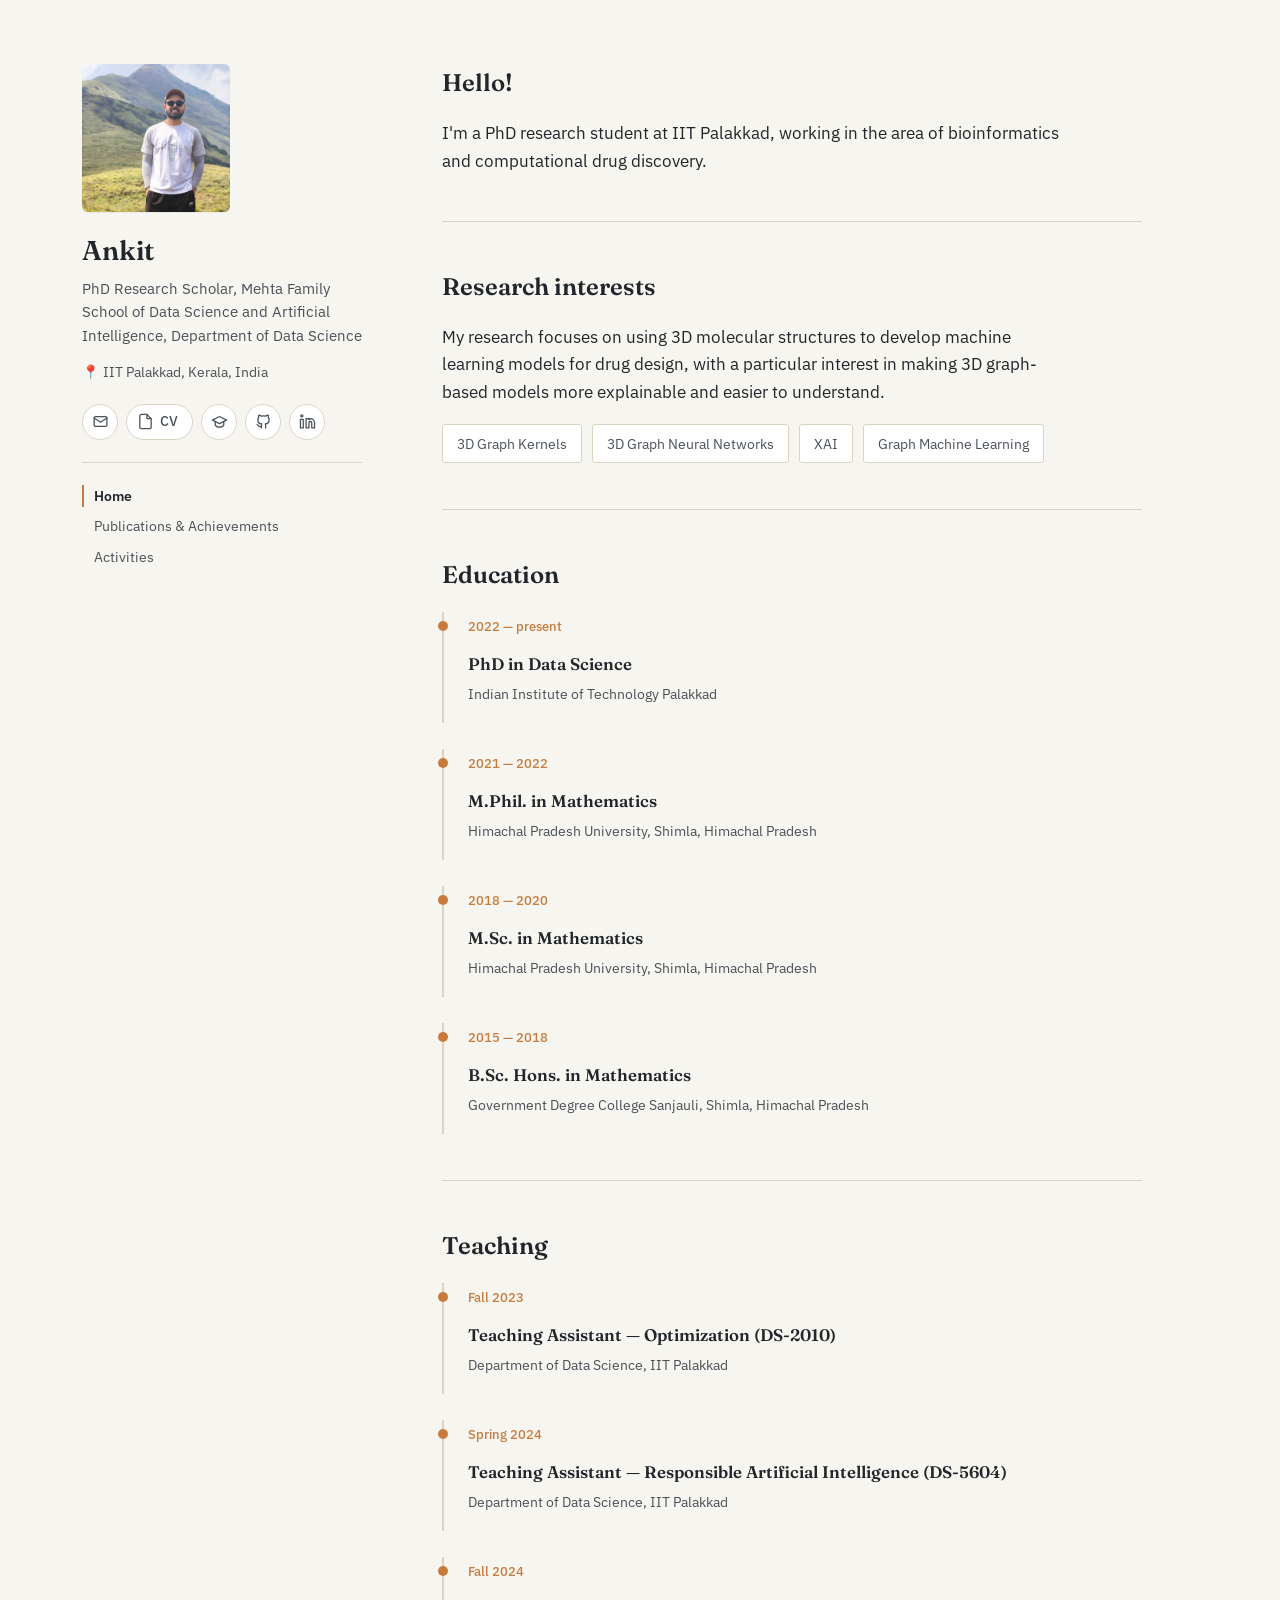
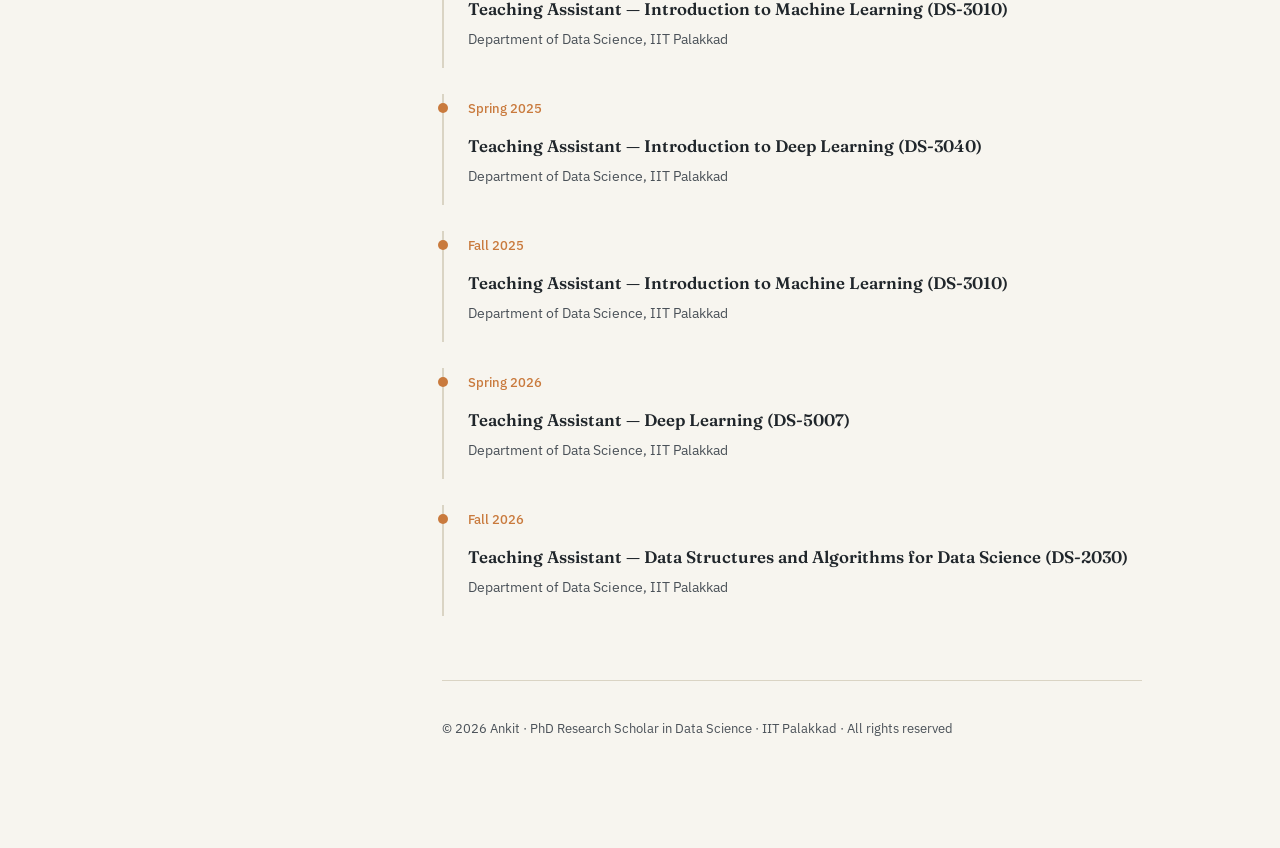
==== commit ea582be1: "Update index.html" ====
--- a/index.html
+++ b/index.html
@@ -90,49 +90,42 @@
         <p class="timeline-meta">Fall 2023</p>
         <h3 class="timeline-title">Teaching Assistant — Optimization (DS-2010)</h3>
         <p class="timeline-org">Department of Data Science, IIT Palakkad</p>
-        <p>Assisted with tutorials, student queries, assignments, and course activities.</p>
       </div>
 
       <div class="timeline-item">
         <p class="timeline-meta">Spring 2024</p>
         <h3 class="timeline-title">Teaching Assistant — Responsible Artificial Intelligence (DS-5604)</h3>
         <p class="timeline-org">Department of Data Science, IIT Palakkad</p>
-        <p>Assisted students with course concepts, assignments, and academic activities.</p>
       </div>
 
       <div class="timeline-item">
         <p class="timeline-meta">Fall 2024</p>
         <h3 class="timeline-title">Teaching Assistant — Introduction to Machine Learning (DS-3010)</h3>
         <p class="timeline-org">Department of Data Science, IIT Palakkad</p>
-        <p>Assisted students with machine learning concepts, assignments, and course activities.</p>
       </div>
 
       <div class="timeline-item">
         <p class="timeline-meta">Spring 2025</p>
         <h3 class="timeline-title">Teaching Assistant — Introduction to Deep Learning (DS-3040)</h3>
         <p class="timeline-org">Department of Data Science, IIT Palakkad</p>
-        <p>Assisted students with deep learning concepts, assignments, and course activities.</p>
       </div>
 
       <div class="timeline-item">
         <p class="timeline-meta">Fall 2025</p>
         <h3 class="timeline-title">Teaching Assistant — Introduction to Machine Learning (DS-3010)</h3>
         <p class="timeline-org">Department of Data Science, IIT Palakkad</p>
-        <p>Assisted students with machine learning concepts, assignments, and course activities.</p>
       </div>
 
       <div class="timeline-item">
         <p class="timeline-meta">Spring 2026</p>
         <h3 class="timeline-title">Teaching Assistant — Deep Learning (DS-5007)</h3>
         <p class="timeline-org">Department of Data Science, IIT Palakkad</p>
-        <p>Assisted students with deep learning concepts, assignments, and course activities.</p>
       </div>
 
       <div class="timeline-item">
         <p class="timeline-meta">Fall 2026</p>
         <h3 class="timeline-title">Teaching Assistant — Data Structures and Algorithms for Data Science (DS-2030)</h3>
         <p class="timeline-org">Department of Data Science, IIT Palakkad</p>
-        <p>Assisting students with data structures, algorithms, assignments, and course activities in Python.</p>
       </div>
     </section>
     <footer class="footer">
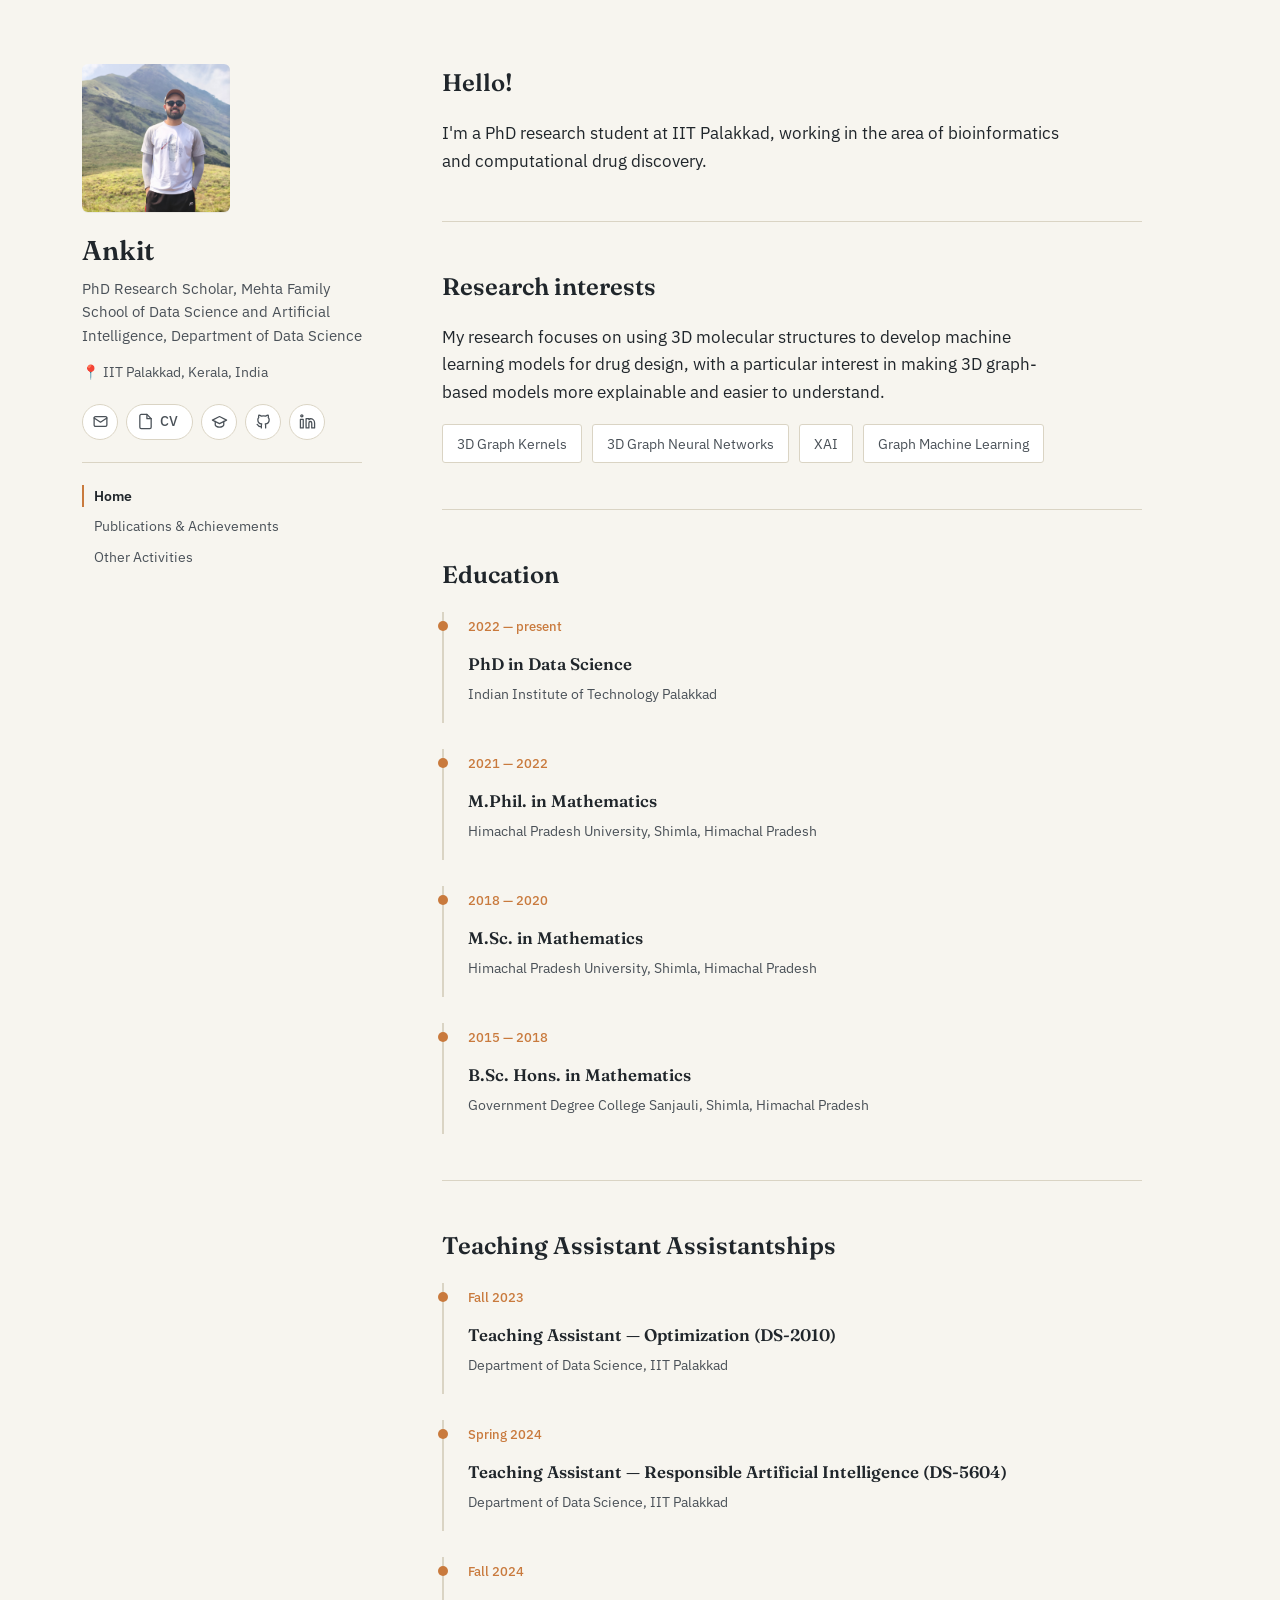
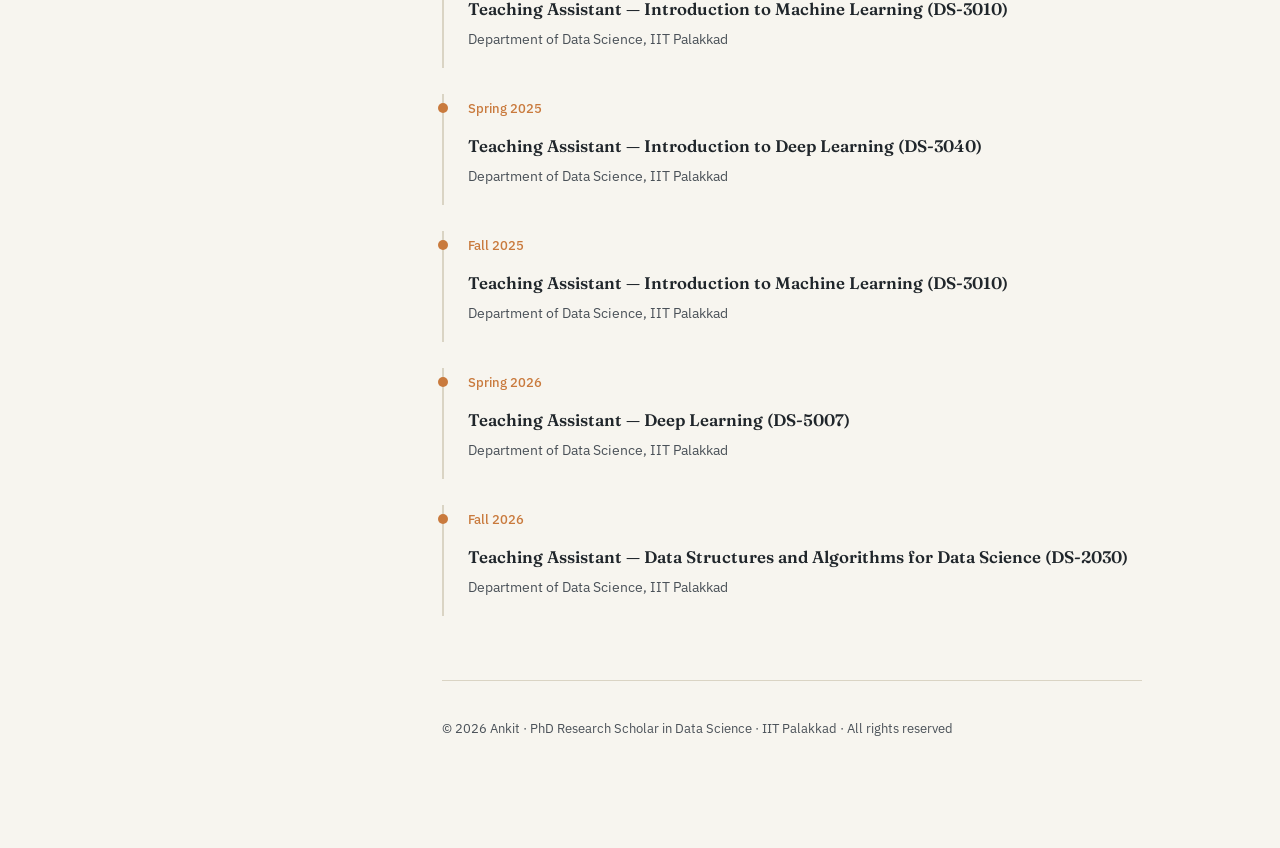
==== commit 7e2c53a6: "Update index.html" ====
--- a/index.html
+++ b/index.html
@@ -30,7 +30,7 @@
     <nav class="section-nav">
       <a href="index.html" class="active">Home</a>
       <a href="publications.html">Publications & Achievements</a>
-      <a href="activities.html">Activities</a>
+      <a href="activities.html"> Other Activities</a>
     </nav>
   </aside>
   <main class="content">
@@ -85,7 +85,7 @@
     </section>
 
     <section id="teaching" class="section">
-      <h2>Teaching</h2>
+      <h2>Teaching Assistant Assistantships </h2>
       <div class="timeline-item">
         <p class="timeline-meta">Fall 2023</p>
         <h3 class="timeline-title">Teaching Assistant — Optimization (DS-2010)</h3>
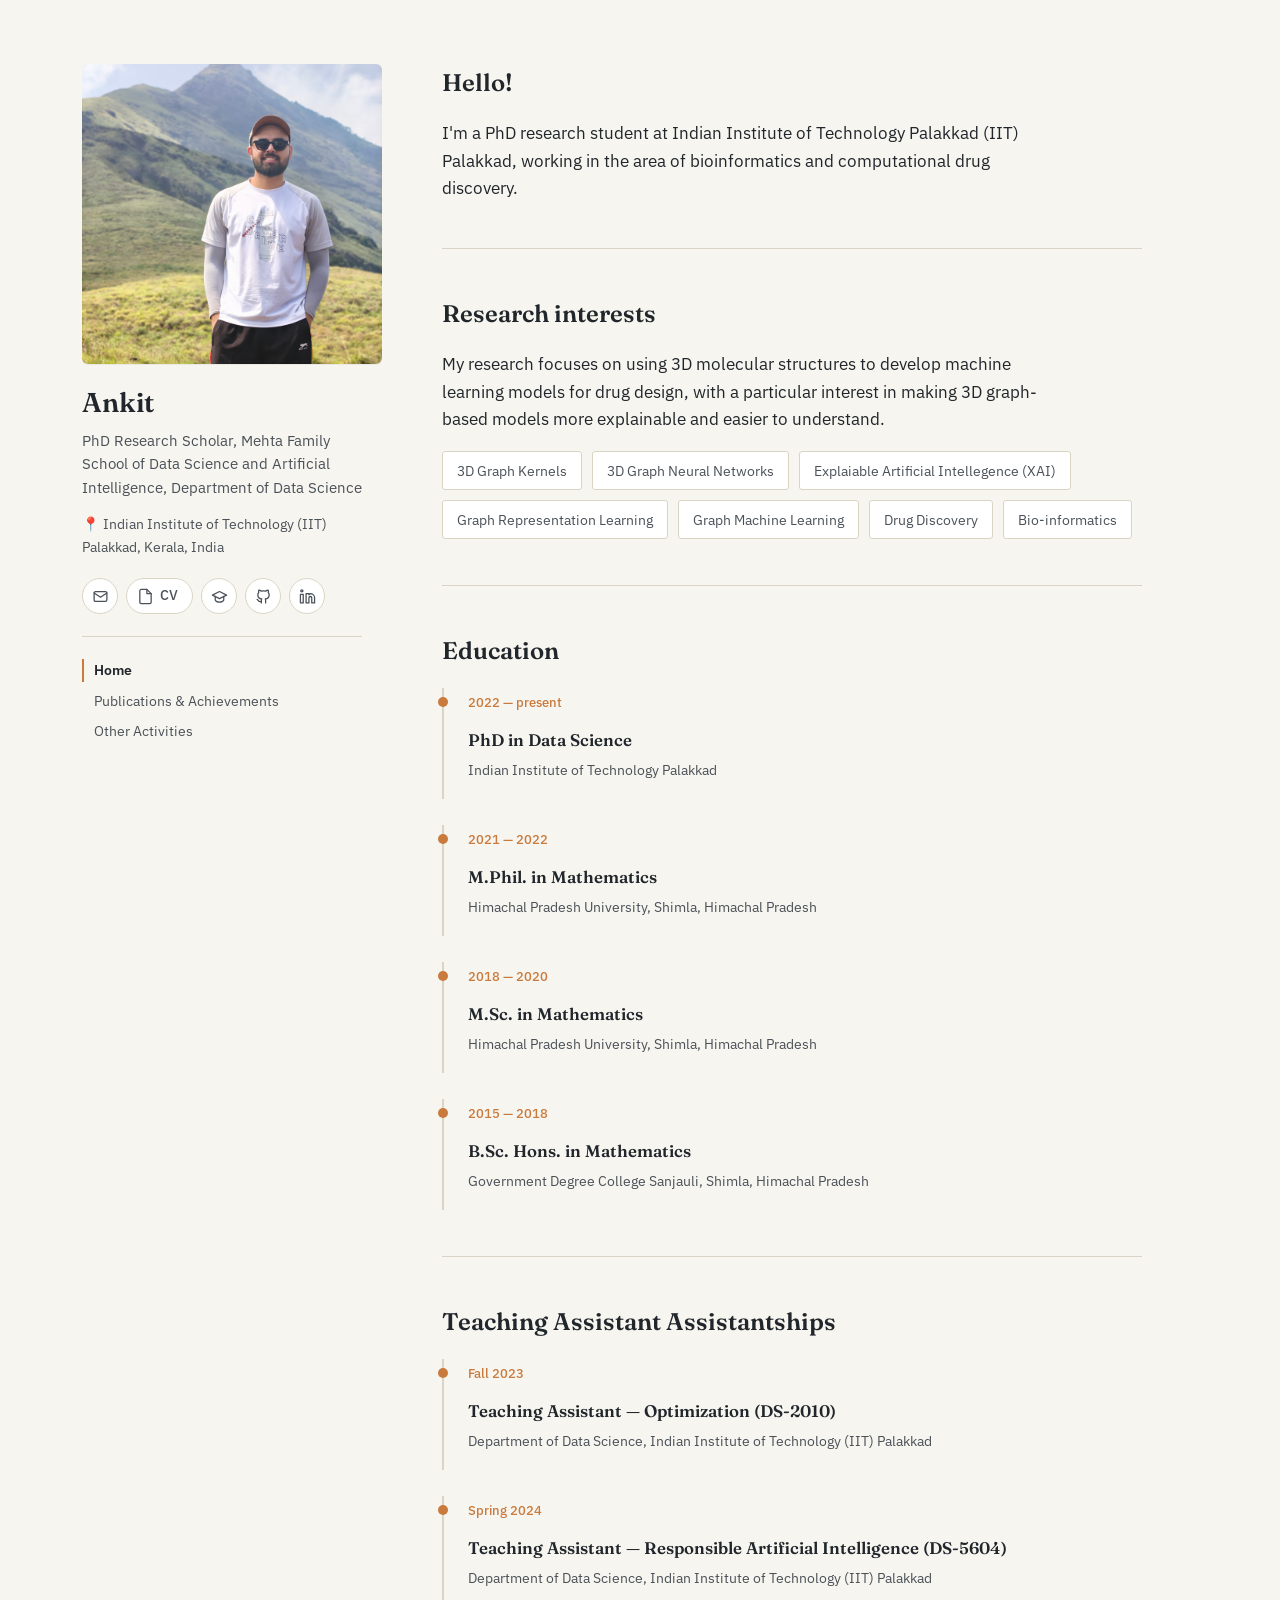
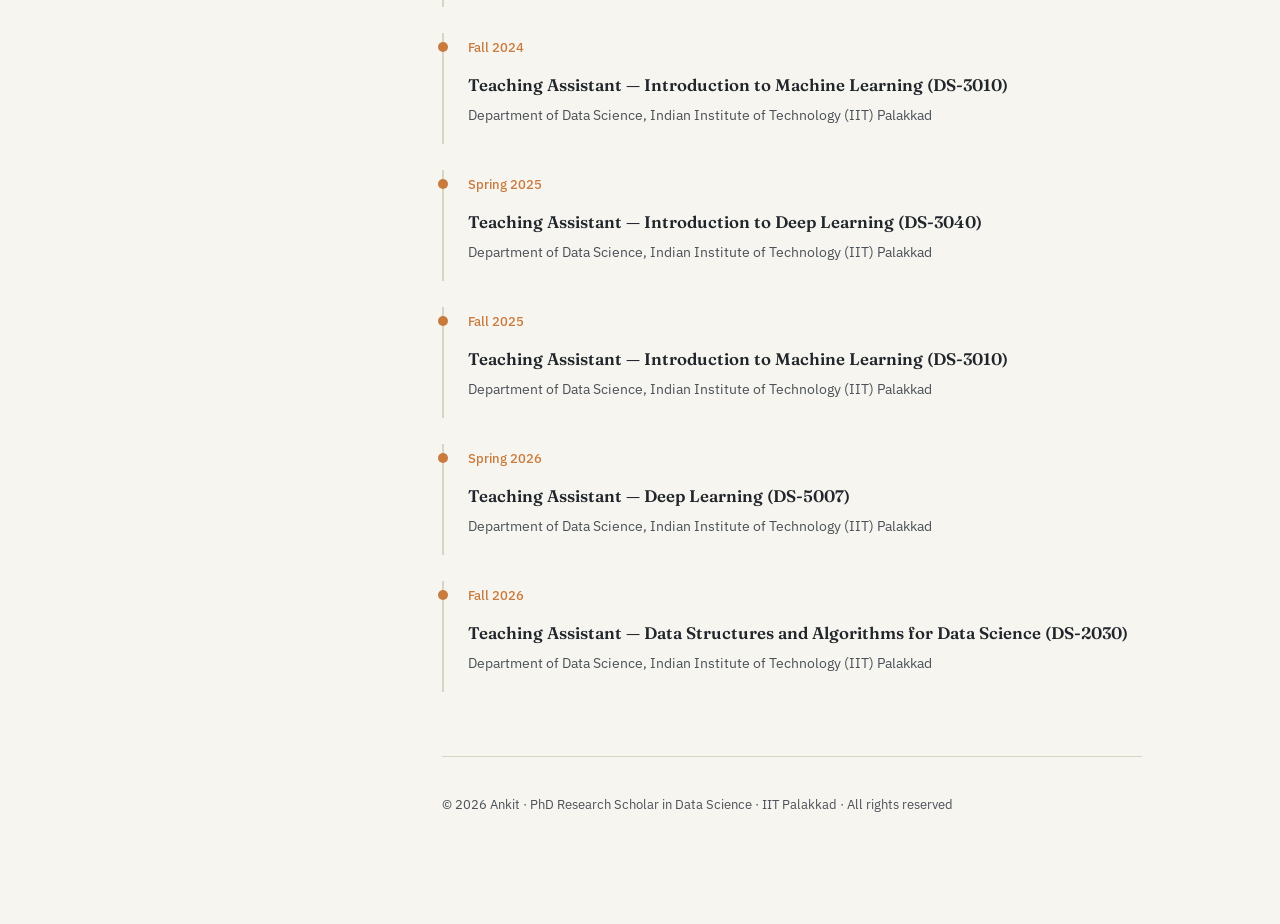
==== commit 876a52e3: "Update index.html" ====
--- a/index.html
+++ b/index.html
@@ -17,7 +17,7 @@
     <img class="portrait" src="Images/IMG20250414104531.jpg" alt="Portrait of Ankit" />
     <h1 class="name">Ankit</h1>
     <p class="role">PhD Research Scholar, Mehta Family School of Data Science and Artificial Intelligence, Department of Data Science</p>
-    <p class="location">📍 IIT Palakkad, Kerala, India</p>
+    <p class="location">📍 Indian Institute of Technology (IIT) Palakkad, Kerala, India</p>
 
     <div class="social-icons">
       <a class="icon-btn" href="mailto:142214001@smail.iitpkd.ac.in" aria-label="Email" title="Email"><svg viewBox="0 0 24 24" fill="none" stroke="currentColor" stroke-width="1.8" stroke-linecap="round" stroke-linejoin="round"><rect x="3" y="5" width="18" height="14" rx="2"/><path d="m3 7 9 6 9-6"/></svg></a>
@@ -37,7 +37,7 @@
     <section id="bio" class="section first">
       <h2>Hello!</h2>
       <p>
-        I'm a PhD research student at IIT Palakkad, working in the area of bioinformatics and
+        I'm a PhD research student at Indian Institute of Technology Palakkad (IIT) Palakkad, working in the area of bioinformatics and
         computational drug discovery.
       </p>
     </section>
@@ -46,14 +46,16 @@
       <h2>Research interests</h2>
       <p>
         My research focuses on using 3D molecular structures to develop machine learning models
-        for drug design, with a particular interest in making 3D graph-based models more
-        explainable and easier to understand.
+        for drug design, with a particular interest in making 3D graph-based models more explainable and easier to understand.
       </p>
       <ul class="tag-list">
         <li>3D Graph Kernels</li>
         <li>3D Graph Neural Networks</li>
-        <li>XAI</li>
+        <li>Explaiable Artificial Intellegence (XAI) </li>
+        <li>Graph Representation Learning</li>
         <li>Graph Machine Learning</li>
+        <li>Drug Discovery</li>
+        <li>Bio-informatics</li>
       </ul>
     </section>
 
@@ -89,43 +91,43 @@
       <div class="timeline-item">
         <p class="timeline-meta">Fall 2023</p>
         <h3 class="timeline-title">Teaching Assistant — Optimization (DS-2010)</h3>
-        <p class="timeline-org">Department of Data Science, IIT Palakkad</p>
+        <p class="timeline-org">Department of Data Science, Indian Institute of Technology (IIT) Palakkad</p>
       </div>
 
       <div class="timeline-item">
         <p class="timeline-meta">Spring 2024</p>
         <h3 class="timeline-title">Teaching Assistant — Responsible Artificial Intelligence (DS-5604)</h3>
-        <p class="timeline-org">Department of Data Science, IIT Palakkad</p>
+        <p class="timeline-org">Department of Data Science, Indian Institute of Technology (IIT) Palakkad</p>
       </div>
 
       <div class="timeline-item">
         <p class="timeline-meta">Fall 2024</p>
         <h3 class="timeline-title">Teaching Assistant — Introduction to Machine Learning (DS-3010)</h3>
-        <p class="timeline-org">Department of Data Science, IIT Palakkad</p>
+        <p class="timeline-org">Department of Data Science, Indian Institute of Technology (IIT) Palakkad</p>
       </div>
 
       <div class="timeline-item">
         <p class="timeline-meta">Spring 2025</p>
         <h3 class="timeline-title">Teaching Assistant — Introduction to Deep Learning (DS-3040)</h3>
-        <p class="timeline-org">Department of Data Science, IIT Palakkad</p>
+        <p class="timeline-org">Department of Data Science, Indian Institute of Technology (IIT) Palakkad</p>
       </div>
 
       <div class="timeline-item">
         <p class="timeline-meta">Fall 2025</p>
         <h3 class="timeline-title">Teaching Assistant — Introduction to Machine Learning (DS-3010)</h3>
-        <p class="timeline-org">Department of Data Science, IIT Palakkad</p>
+        <p class="timeline-org">Department of Data Science, Indian Institute of Technology (IIT) Palakkad</p>
       </div>
 
       <div class="timeline-item">
         <p class="timeline-meta">Spring 2026</p>
         <h3 class="timeline-title">Teaching Assistant — Deep Learning (DS-5007)</h3>
-        <p class="timeline-org">Department of Data Science, IIT Palakkad</p>
+        <p class="timeline-org">Department of Data Science, Indian Institute of Technology (IIT) Palakkad</p>
       </div>
 
       <div class="timeline-item">
         <p class="timeline-meta">Fall 2026</p>
         <h3 class="timeline-title">Teaching Assistant — Data Structures and Algorithms for Data Science (DS-2030)</h3>
-        <p class="timeline-org">Department of Data Science, IIT Palakkad</p>
+        <p class="timeline-org">Department of Data Science, Indian Institute of Technology (IIT) Palakkad</p>
       </div>
     </section>
     <footer class="footer">
--- a/style.css
+++ b/style.css
@@ -58,8 +58,8 @@
 .sidebar { position: sticky; top: 56px; }
 
 .portrait {
-  width: 148px;
-  height: 148px;
+  width: 300px;
+  height: 300px;
   border-radius: 6px;
   object-fit: cover;
   display: block;
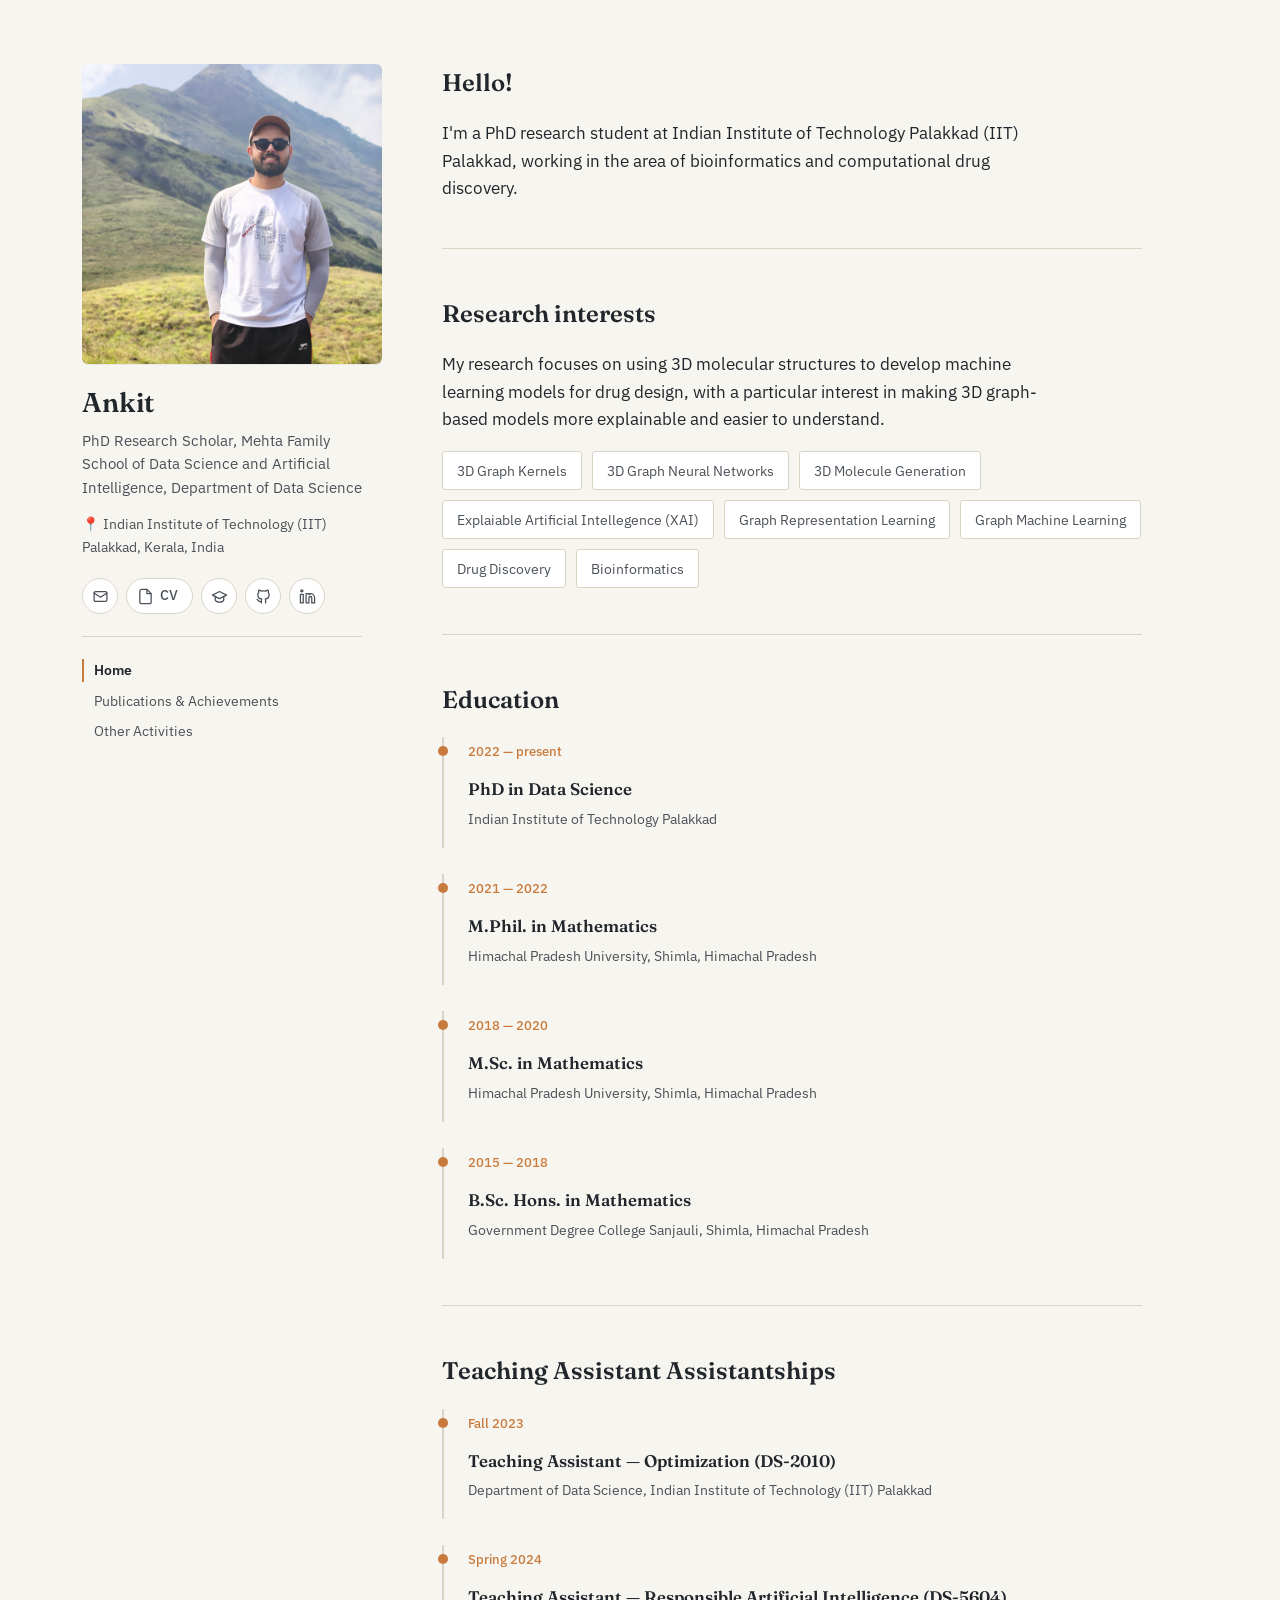
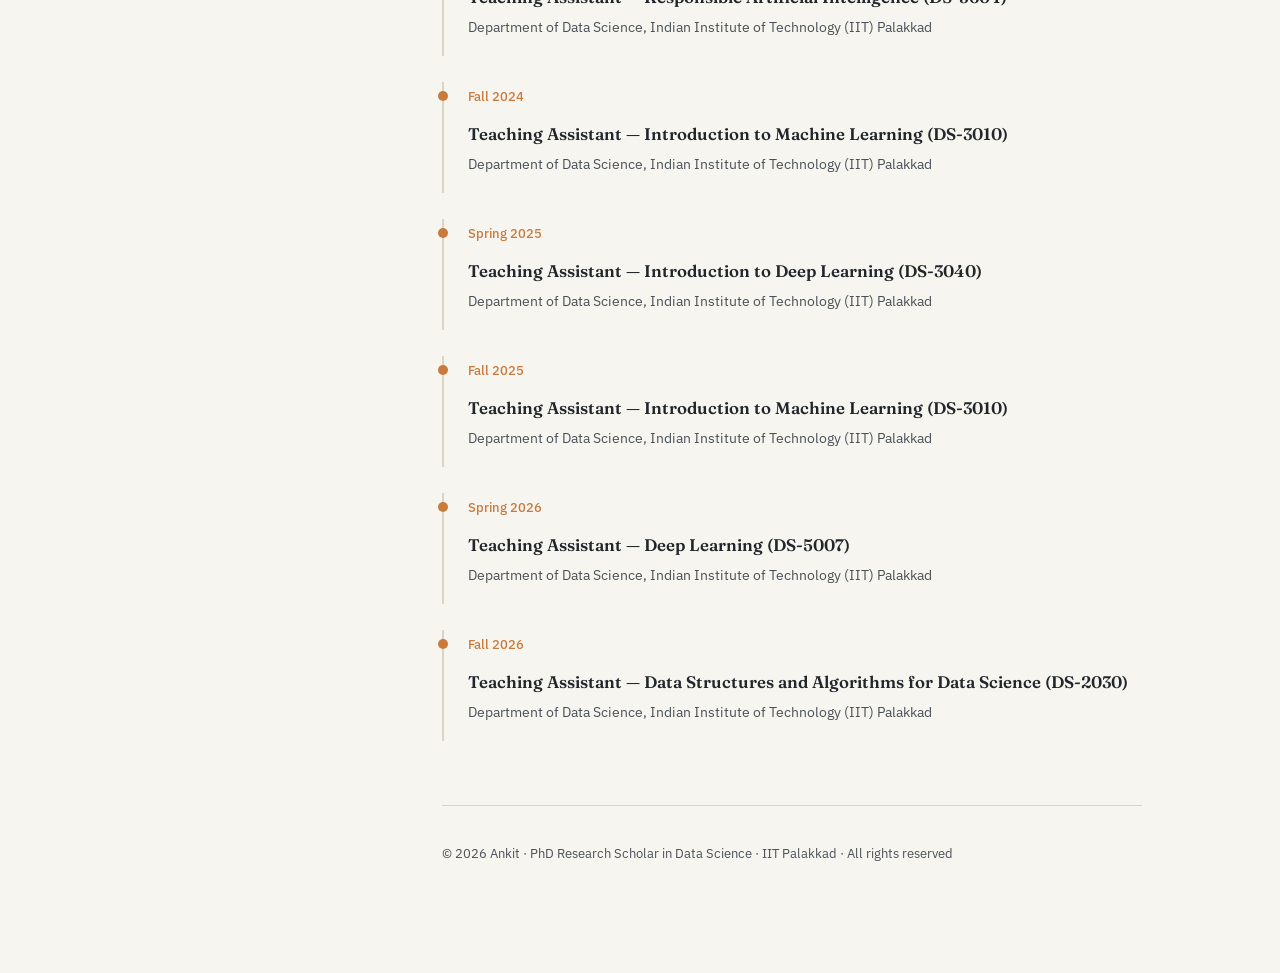
==== commit a40154b7: "Update index.html" ====
--- a/index.html
+++ b/index.html
@@ -51,11 +51,12 @@
       <ul class="tag-list">
         <li>3D Graph Kernels</li>
         <li>3D Graph Neural Networks</li>
+        <li>3D Molecule Generation</li>
         <li>Explaiable Artificial Intellegence (XAI) </li>
         <li>Graph Representation Learning</li>
         <li>Graph Machine Learning</li>
         <li>Drug Discovery</li>
-        <li>Bio-informatics</li>
+        <li>Bioinformatics</li>
       </ul>
     </section>
 
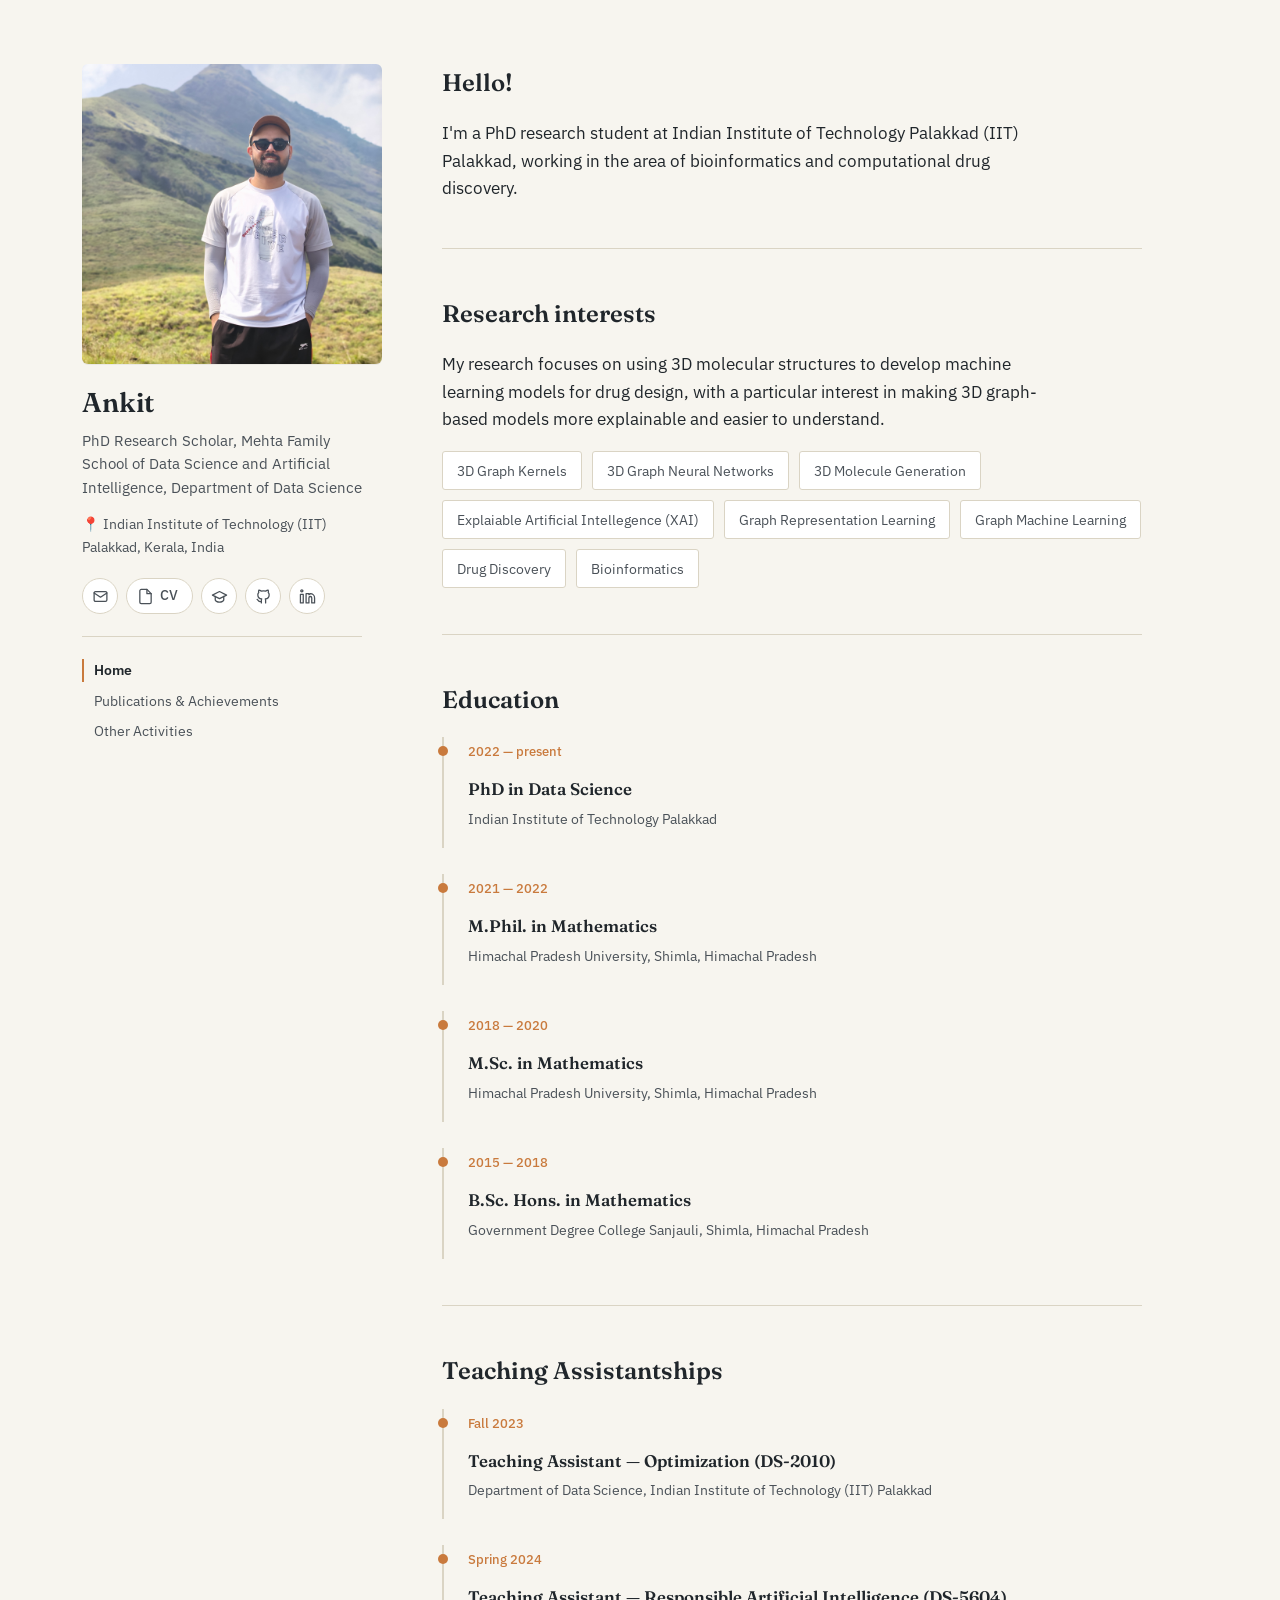
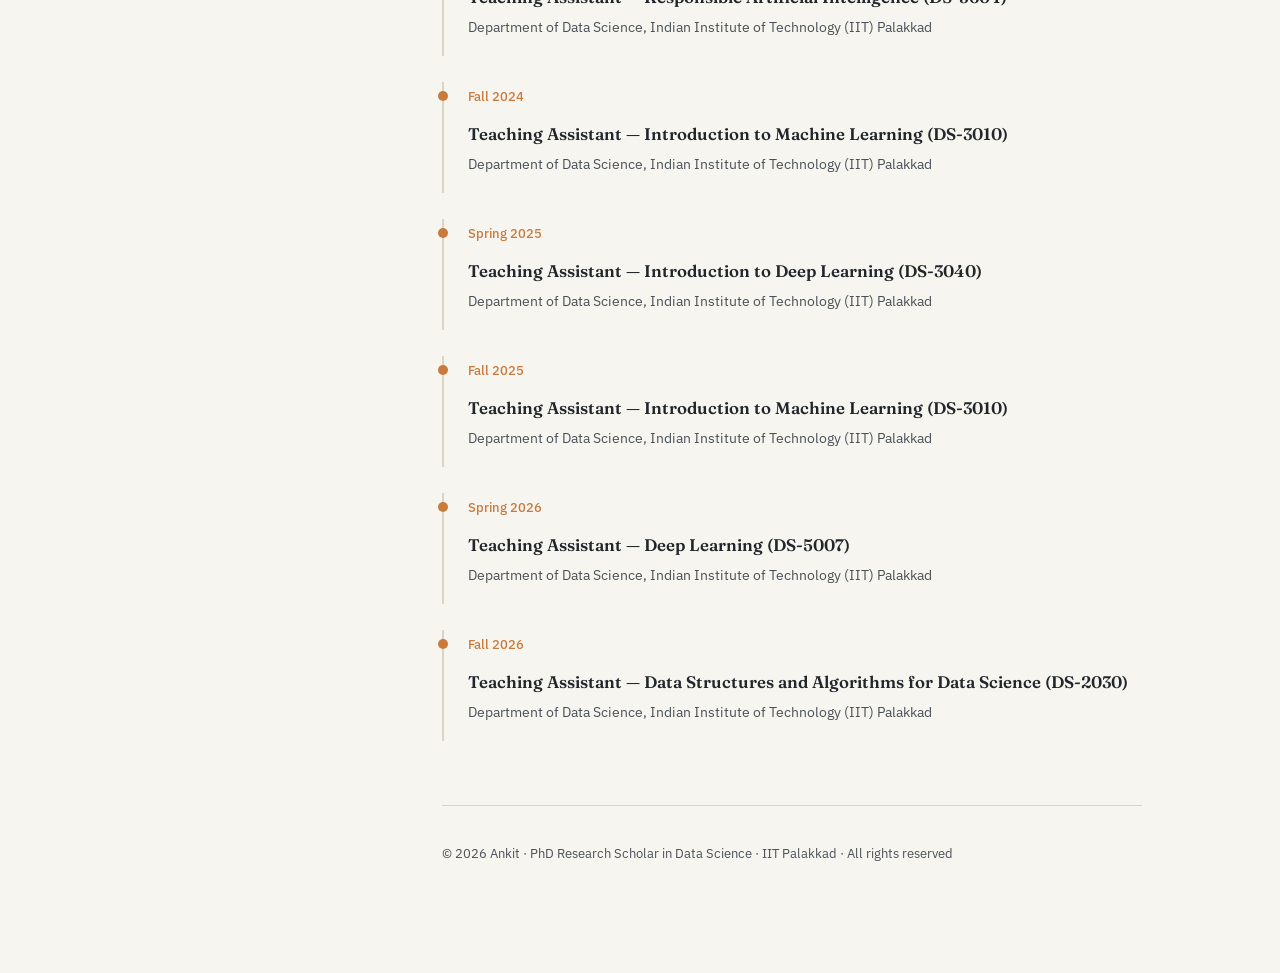
==== commit 7636141d: "Fix typo in Teaching Assistantships header" ====
--- a/index.html
+++ b/index.html
@@ -88,7 +88,7 @@
     </section>
 
     <section id="teaching" class="section">
-      <h2>Teaching Assistant Assistantships </h2>
+      <h2>Teaching Assistantships </h2>
       <div class="timeline-item">
         <p class="timeline-meta">Fall 2023</p>
         <h3 class="timeline-title">Teaching Assistant — Optimization (DS-2010)</h3>
